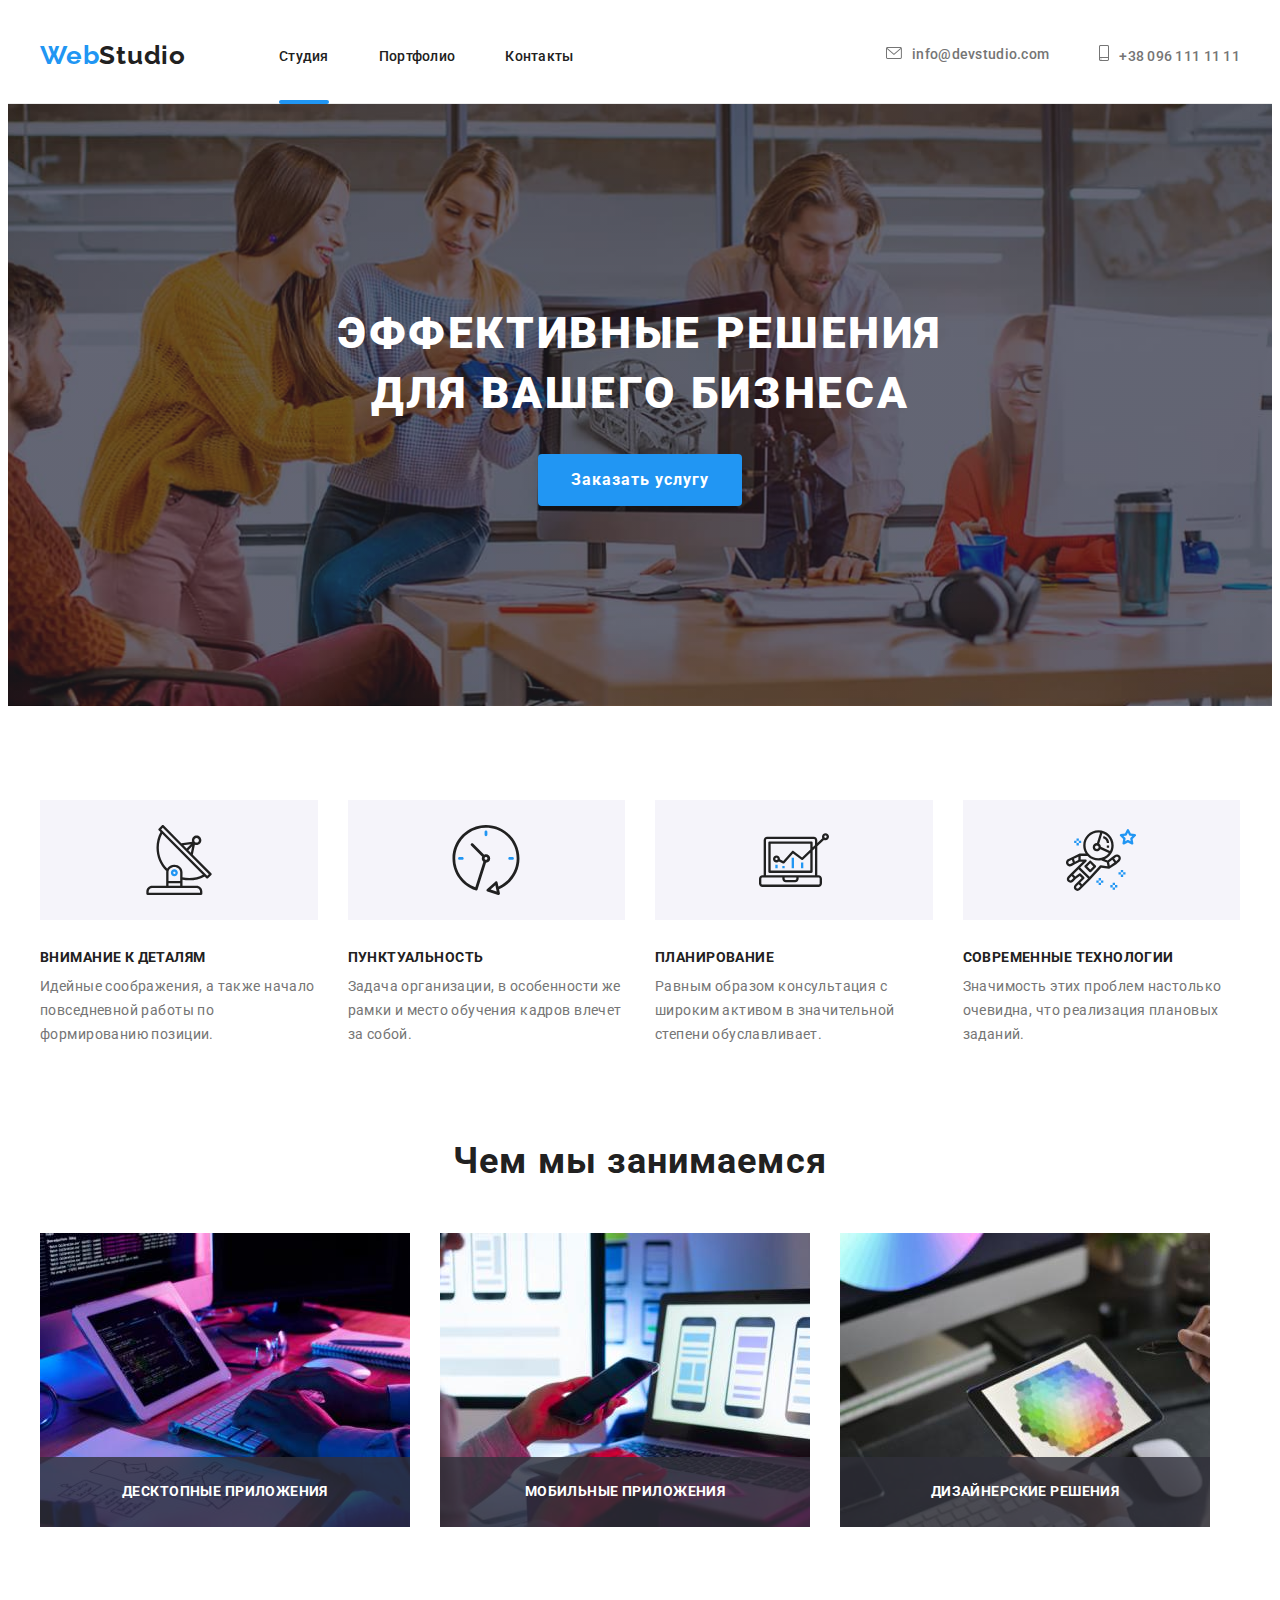
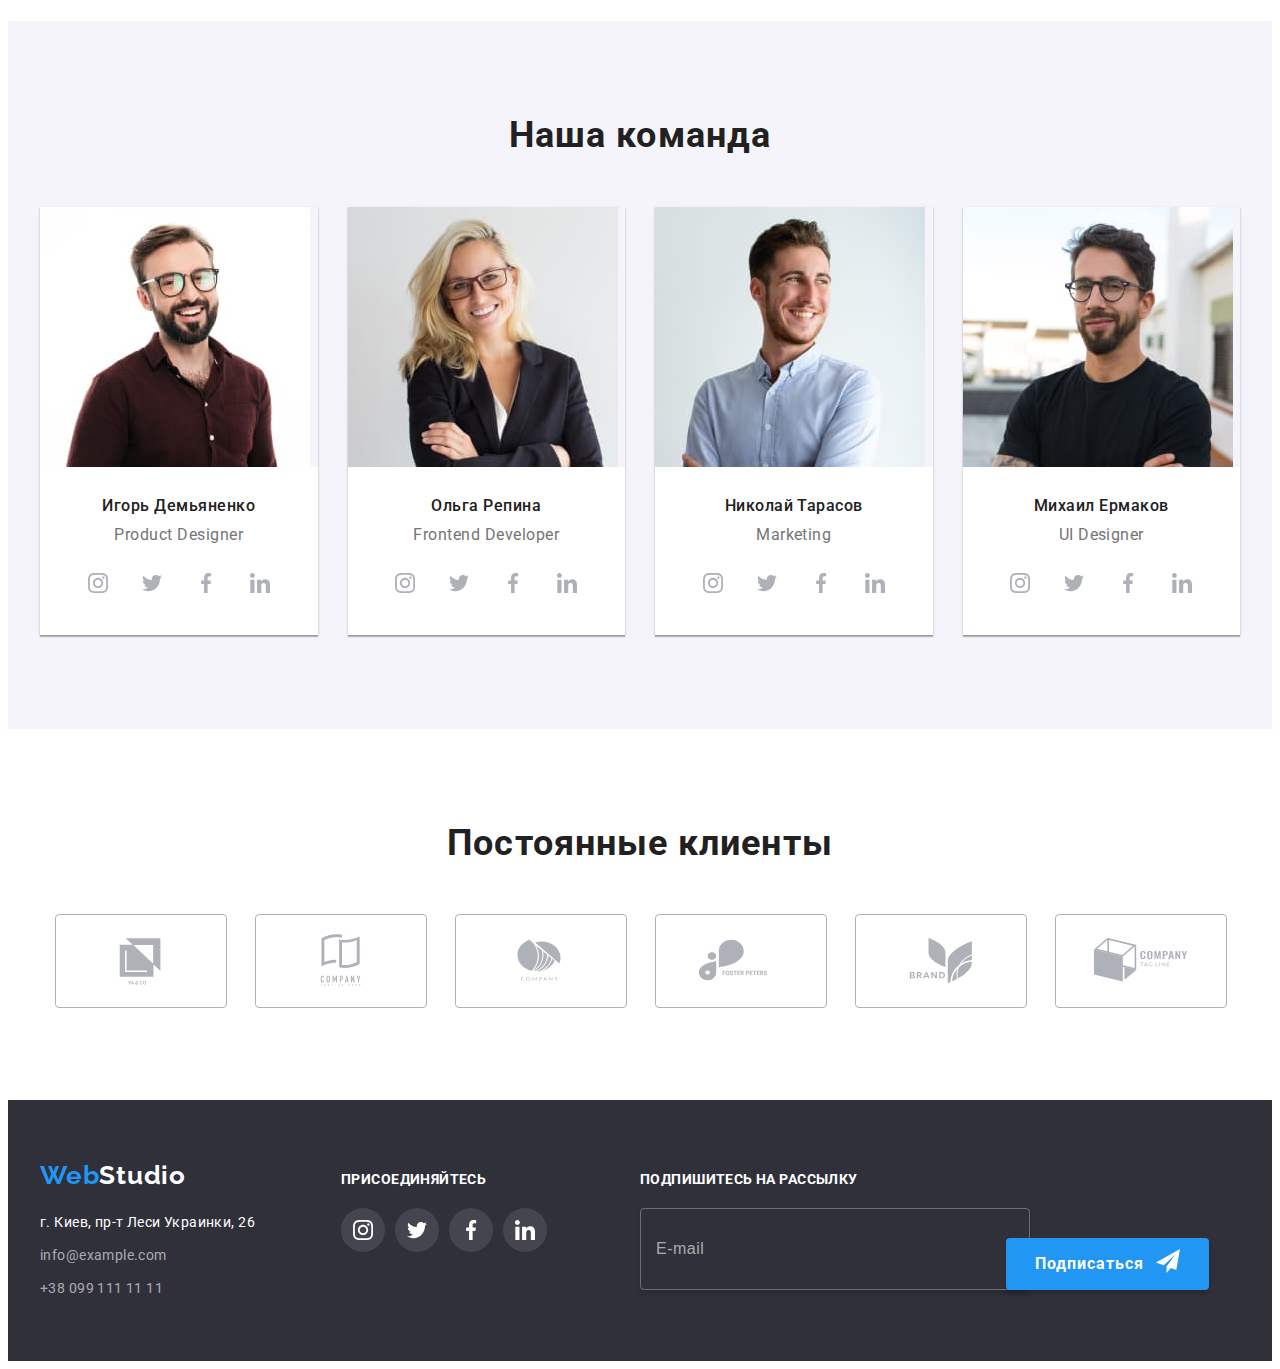
==== index.html @ 2e0dbcfa "Копирует файлы с ДЗ №7" ====
<!DOCTYPE html>
<html lang="ru">
<head>
    <meta charset="UTF-8">
    <meta http-equiv="X-UA-Compatible" content="IE=edge">
    <meta name="viewport" content="width=device-width, initial-scale=1.0">
    <title>Студия</title>
    <link rel="preconnect" href="https://fonts.googleapis.com">
    <link rel="preconnect" href="https://fonts.gstatic.com" crossorigin>
    <link href="https://fonts.googleapis.com/css2?family=Raleway:wght@700&family=Roboto:wght@400;500;700;900&display=swap"
        rel="stylesheet">
    <link rel="stylesheet" href="https://cdnjs.cloudflare.com/ajax/libs/modern-normalize/1.1.0/modern-normalize.min.css"
            integrity="sha512-wpPYUAdjBVSE4KJnH1VR1HeZfpl1ub8YT/NKx4PuQ5NmX2tKuGu6U/JRp5y+Y8XG2tV+wKQpNHVUX03MfMFn9Q=="
            crossorigin="anonymous" referrerpolicy="no-referrer" />
    <link rel="stylesheet" href="./css/main.min.css">
</head>

<body>

    <!-- Header -->

    <!-- Header-nav -->
    <header class="header">
        <div class="container header__container">
            <nav class="header-nav">
                <a class="logo logo--accent logo--indent link" href="/">Web<span class=" logo logo--dark">Studio</span></a>
                <ul class="header-nav__list">
                    <li class="header-nav__item"><a class="header-nav__lihk link current" href="./index.html">Студия</a></li>
                    <li class="header-nav__item"><a class="header-nav__lihk link" href="./portfolio.html">Портфолио</a></li>
                    <li class="header-nav__item"><a class="header-nav__lihk link" href="#">Контакты</a></li>
                </ul>
            </nav>

    <!-- Header-contacts -->
    <ul class="header-contacts">
        <li class="header-contacts__item">
            <a href="mailto:info@devstudio.com" class="header-contacts__link link"> 
                <svg class="header-contacts__icon" width="16" height="12">
                    <use href="./images/icons.svg#icon-email"></use>
                </svg>info@devstudio.com</a>
        </li>
        <li class="header-contacts__item">
        <a href="tel:+380961111111" class="header-contacts__link link">
            <svg class="header-contacts__icon" width="10" height="16">
                <use href="./images/icons.svg#icon-phone"></use>
            </svg>+38 096 111 11 11</a>
        </li>
    </ul>
</div>
</header>

    <!-- Main -->
    <main>

    <!-- Hero -->
    <section class="section hero">
        <div class="container hero__container">
            <h1 class="hero__title">Эффективные решения для вашего бизнеса</h1>
            <button class="hero__button" type="button" data-modal-open>Заказать услугу</button>
        </div>
    </section>
    
    <!-- Features -->
    
    <section class="section features">
        <div class="container features__container">
            <ul class="features__list">
                <li class="features__item">
                    <div class="features__wrapper">
                        <svg class="features__icon" width="70" height="70">
                            <use href="./images/icons.svg#icon-antenna "></use>
                        </svg>
                    </div>
                    <h3 class="features__title">Внимание к деталям</h3>
                    <p class="features__text">Идейные соображения, а также начало повседневной работы по формированию позиции.</p>
                </li>
                <li class="features__item">
                    <div class="features__wrapper">
                        <svg class="features__icon" width="70" height="70">
                    <use href="./images/icons.svg#icon-clock"></use>
                </svg>
                </div>
                <h3 class="features__title">Пунктуальность</h3>
                <p class="features__text">Задача организации, в особенности же рамки и место обучения кадров влечет за собой.</p>
            </li>
            <li class="features__item">
            <div class="features__wrapper">
                <svg class="features__icon" width="70" height="70">
                    <use href="./images/icons.svg#icon-diagram"></use>
                </svg>
                </div>
                <h3 class="features__title">Планирование</h3>
                <p class="features__text">Равным образом консультация с широким активом в значительной степени обуславливает.</p>
        </li>
        <li class="features__item">
            <div class="features__wrapper">
                <svg class="features__icon" width="70" height="70">
                    <use href="./images/icons.svg#icon-astronaut"></use>
                </svg>
                </div>
            <h3 class="features__title">Современные технологии</h3>
            <p class="features__text">Значимость этих проблем настолько очевидна, что реализация плановых заданий.</p>
        </li>
    </ul>
    </div>
    </section>

    <!-- About-->

    <section class="section about">
        <div class="container about__container">
    <h2 class="about__title">Чем мы занимаемся</h2>
        <ul class="about__list">
        <li class="about__item">
            <div class="about__wrapper">
            <img src="./images/about-img-1.jpg" 
                alt="человек печатает на клавиатуре"
                width="370" 
                height="294"/> 
                <p class="about__text" >Десктопные приложения</p>
                </div>
        </li>
        <li class="about__item">
            <div class="about__wrapper">
            <img src="./images/about-img-2.jpg" 
                alt="человек работает за ноутбуком"
                width="370" 
                height="294"/>
                <p class="about__text">Мобильные приложения</p>
                </div>
        </li>
        <li class="about__item">
            <div class="about__wrapper">
            <img src="./images/about-img-3.jpg"
                alt="человек держит в руках планшет"
                width="370" 
                height="294"/>
                <p class="about__text">Дизайнерские решения</p>
                </div>
        </li>
        </ul>
        </div>
    </section>

    <!-- Team -->

    <section class="section team">
        <div class="container team__container">
            <h2 class="team__title">Наша команда</h2>
            <ul class="team__list">
            <li class="team__item">
                <img src="./images/about-team-1.jpg" 
                    alt="мужчина в очках"
                    width="270" 
                    height="260"/>
                <div class="team__wrapper">
            <h3 class="team__member">Игорь Демьяненко</h3>
            <p class="team__position" lang="en">Product Designer</p>
            <ul class="socials">
                <li class="socials__item">
                    <a href="" class="socials__link link">
                        <svg class="socials__icon" width="20" height="20">
                            <use href="./images/icons.svg#icon-instagram"></use>
                        </svg>
                    </a>
                </li>
                <li class="socials__item">
                    <a href="" class="socials__link link">
                        <svg class="socials__icon" width="20" height="20">
                            <use href="./images/icons.svg#icon-twitter"></use>
                        </svg>
                    </a>
                </li>
                <li class="socials__item">
                    <a href="" class="socials__link link">
                        <svg class="socials__icon" width="20" height="20">
                            <use href="./images/icons.svg#icon-facebook"></use>
                        </svg>
                    </a>
                </li>
                <li class="socials__item">
                    <a href="" class="socials__link  link">
                        <svg class="socials__icon" width="20" height="20">
                <use href="./images/icons.svg#icon-linkedin"></use>
            </svg>
        </a>
    </li>
</ul>
</div>
        </li>
         <li class="team__item">
             <img src="./images/about-team-2.jpg"
                  alt="женщина в очках улыбается"
                  width="270" 
                  height="260"/>
                <div class="team__wrapper">
             <h3 class="team__member">Ольга Репина</h3>
             <p class="team__position" lang="en">Frontend Developer</p>

        <ul class="socials">
            <li class="socials__item">
                <a href="" class="socials__link link">
                    <svg class="socials__icon" width="20" height="20">
                        <use href="./images/icons.svg#icon-instagram"></use>
                    </svg>
                </a>
            </li>
            <li class="socials__item">
                <a href="" class="socials__link link">
                    <svg class="socials__icon" width="20" height="20">
                        <use href="./images/icons.svg#icon-twitter"></use>
                    </svg>
                </a>
            </li>
            <li class="socials__item">
                <a href="" class="socials__link link">
                    <svg class="socials__icon" width="20" height="20">
                        <use href="./images/icons.svg#icon-facebook"></use>
                    </svg>
                </a>
            </li>
            <li class="socials__item">
                <a href="" class="socials__link link">
                    <svg class="socials__icon" width="20" height="20">
                        <use href="./images/icons.svg#icon-linkedin"></use>
                    </svg>
                </a>
            </li>
        </ul>
          </div>
        </li>
         <li class="team__item">
             <img src="./images/about-team-3.jpg" 
                  alt="мужчина в белой рубашке улыбается"
                  width="270" 
                  height="260"/>
                <div class="team__wrapper">
             <h3 class="team__member">Николай Тарасов</h3>
             <p class="team__position" lang="en">Marketing</p>

        <ul class="socials">
            <li class="socials__item">
                <a href="" class="socials__link link">
                    <svg class="socials__icon" width="20" height="20">
                        <use href="./images/icons.svg#icon-instagram"></use>
                    </svg>
                </a>
            </li>
            <li class="socials__item">
                <a href="" class="socials__link link">
                    <svg class="socials__icon" width="20" height="20">
                        <use href="./images/icons.svg#icon-twitter"></use>
                    </svg>
                </a>
            </li>
            <li class="socials__item">
                <a href="" class="socials__link link">
                    <svg class="socials__icon" width="20" height="20">
                        <use href="./images/icons.svg#icon-facebook"></use>
                    </svg>
                </a>
            </li>
            <li class="socials__item">
                <a href="" class="socials__link link">
                    <svg class="socials__icon" width="20" height="20">
                        <use href="./images/icons.svg#icon-linkedin"></use>
                    </svg>
                </a>
            </li>
        </ul>
            </div>
        </li>
         <li class="team__item">
             <img src="./images/about-team-4.jpg" 
                  alt="мужчина в очках и черной футболке"
                  width="270" 
                  height="260"/>
                <div class="team__wrapper">
             <h3 class="team__member">Михаил Ермаков</h3>
             <p class="team__position" lang="en">UI Designer</p>

            <ul class="socials">
                <li class="socials__item">
                    <a href="" class="socials__link link">
                        <svg class="socials__icon" width="20" height="20">
                            <use href="./images/icons.svg#icon-instagram"></use>
                        </svg>
                    </a>
                </li>
                <li class="socials__item">
                    <a href="" class="socials__link link">
                        <svg class="socials__icon" width="20" height="20">
                            <use href="./images/icons.svg#icon-twitter"></use>
                        </svg>
                    </a>
                </li>
                <li class="socials__item">
                    <a href="" class="socials__link link">
                        <svg class="socials__icon" width="20" height="20">
                            <use href="./images/icons.svg#icon-facebook"></use>
                        </svg>
                    </a>
                </li>
                <li class="socials__item">
                    <a href="" class="socials__link link">
                        <svg class="socials__icon" width="20" height="20">
                            <use href="./images/icons.svg#icon-linkedin"></use>
                        </svg>
                    </a>
                </li>
            </ul>
            </div>
        </li>
     </ul>
    </div>
   </section>

   <!-- Clients -->

   <section class="section clients">
    <div class="container clients__container">
        <h2 class="clients__title">Постоянные клиенты</h2>
    <ul class="clients__list">
        <li class="clients__item">
            <a href="" class="clients__link">
                <svg class="clients__icon" width="106" height="60">
                    <use href="./images/icons.svg#icon-client-1"></use>
                </svg>
            </a>
        </li>
        <li class="clients__item">
            <a href="" class="clients__link">
                <svg class="clients__icon" width="106" height="60">
                    <use href="./images/icons.svg#icon-client-2"></use>
                </svg>
            </a>
        </li>
        <li class="clients__item">
            <a href="" class="clients__link">
                <svg class="clients__icon" width="106" height="60">
                    <use href="./images/icons.svg#icon-client-3"></use>
                </svg>
            </a>
        </li>
        <li class="clients__item">
            <a href="" class="clients__link">
                <svg class="clients__icon" width="106" height="60">
                    <use href="./images/icons.svg#icon-client-4"></use>
                </svg>
            </a>
        </li>
        <li class="clients__item">
            <a href="" class="clients__link">
                <svg class="clients__icon" width="106" height="60">
                    <use href="./images/icons.svg#icon-client-5"></use>
                </svg>
            </a>
        </li>
        <li class="clients__item">
            <a href="" class="clients__link">
                <svg class="clients__icon" width="106" height="60">
                    <use href="./images/icons.svg#icon-client-6"></use>
                </svg>
            </a>
        </li>
    </ul>

    </div>
</section>
</main>

<!-- Footer -->

<!-- Footer-contacts -->
<footer class="footer">
    <div class="container footer__container">
        <div class="footer-contacts">
    <a class="logo logo--accent link" href="/">Web<span class="logo--light">Studio</span></a>
    <address>
            <ul class="footer-contacts__list">
                <li class="footer-contacts__item"> 
                    <a class="footer-contacts__address link" href="https://goo.gl/maps/LHxUCXtkcn4WkLZF9" target="_blank" rel="noreferrer noopener">г. Киев, пр-т Леси Украинки, 26</a>
                </li>
                <li class="footer-contacts__item">
                    <a class="footer-contacts__link link" href="mailto:info@example.com">info@example.com</a>
                </li>
                <li class="footer-contacts__item">
                    <a class="footer-contacts__link link" href="tel:+380991111111">+38 099 111 11 11</a>
                </li>
            </ul>
    </address>
    </div>

    <!-- Footer-socials -->
    <div class="footer-socials">
        <h3 class="footer-socials__title">присоединяйтесь</h3>
        <ul class="socials">
    <li class="socials__item">
        <a href="" class="socials__link socials__link--dark link">
            <svg class="socials__icon socials__icon--light" width="20" height="20">
                <use href="./images/icons.svg#icon-instagram"></use>
            </svg>
        </a>
    </li>
    <li class="socials__item">
        <a href="" class="socials__link socials__link--dark link">
            <svg class="socials__icon socials__icon--light" width="20" height="20">
                <use href="./images/icons.svg#icon-twitter"></use>
            </svg>
        </a>
    </li>
    <li class="socials__item">
        <a href="" class="socials__link socials__link--dark link">
            <svg class="socials__icon socials__icon--light" width="20" height="20">
                <use href="./images/icons.svg#icon-facebook"></use>
            </svg>
        </a>
    </li>
    <li class="socials__item">
        <a href="" class="socials__link socials__link--dark link">
            <svg class="socials__icon socials__icon--light" width="20" height="20">
                <use href="./images/icons.svg#icon-linkedin"></use>
            </svg>
        </a>
    </li>
</ul>
</div>
    
    <!-- Footer-subscribe-->
    <div class="footer-subscribe">
        <form action="#" class="footer-subscribe__form">
            <div class="footer-subscribe__wrapper">
                <label class="footer-subscribe__title" for="email">Подпишитесь на рассылку</label>
                <input class="footer-subscribe__input" type="email" name="user-mail" id="email" placeholder="E-mail">
            </div>
                <button class="footer-subscribe__button" type="submit">Подписаться
                    <svg class="footer-subscribe__icon" width="24" height="24">
                        <use href="./images/icons.svg#icon-icon-send"></use>
                    </svg>
                </button>
            </form>
        </div>
    </div>
</footer>

<!-- Modal -->
<div class="backdrop is-hidden" data-modal>
    <div class="modal">
        <button type="button" class="modal-close" data-modal-close>
            <svg class="modal-close__icon" width="18" height="18" >
                <use href="./images/icons.svg#icon-close"></use>
            </svg>
        </button>

<!-- Modal-form -->
<form action="#" class="modal-form">
    <p class="modal-form__head">Оставьте свои данные, мы вам перезвоним</p>
    <label class="modal-form__field">Имя
        <span class="modal-form__wrapper">
            <input type="text" class="modal-form__input" name="user-name"/>
            <svg class="modal-form__icon" width="18" height="18">
                <use href="./images/icons.svg#icon-person-black"></use>
            </svg>
        </span>
    </label>
    <label class="modal-form__field">Телефон
        <span class="modal-form__wrapper">
            <input type="tel" class="modal-form__input" name="user-tel"/>
                <svg class="modal-form__icon" width="18" height="18">
                    <use href="./images/icons.svg#icon-phone-black"></use>
                        </svg>
        </span>
    </label>
    <label class="modal-form__field">Почта
        <span class="modal-form__wrapper">
            <input type="email" class="modal-form__input" name="user-mail"/>
                <svg class="modal-form__icon" width="18" height="18">
                    <use href="./images/icons.svg#icon-email-black"></use>
                </svg>
        </span>
    </label>
    <label class="modal-form__field">Комментарий
            <textarea class="modal-form__message" name="name-message" placeholder="Введите текст">
            </textarea>
    </label>
                
        <!-- Checkbox -->
                <input class="checkbox-input visually-hidden" type="checkbox" id="accept-policy" name="accept-policy">
                <label class="checkbox-label" for="accept-policy">Соглашаюсь с рассылкой и принимаю&nbsp;
                    <a class="modal-form__link link" href="#">Условия договора</a>
                </label>
                
                <button class="modal-form__button" type="submit">Отправить</button>
        </form>
    </div>
</div>

<!-- Script -->
<script src="./js/modal.js"></script>
</body>    
</html>
---- css/main.min.css ----
:root{--primary-title-color: #ffffff;--second-title-color: #212121;--primary-text-color: #757575;--second-text-color: #ffffff99;--accent-color: #2196f3;--second-background-color: #f5f4fa;--third-background-color: #2f303a}.visually-hidden{position:absolute;width:1px;height:1px;margin:-1px;padding:0;overflow:hidden;border:0;clip:rect(0 0 0 0)}.about__title,.team__title,.clients__title{margin-bottom:50px;font-weight:bold;font-size:36px;line-height:1.16;text-align:center;letter-spacing:0.03em;color:var(--second-title-color)}.footer-socials__title,.footer-subscribe__title{margin-bottom:20px;font-weight:bold;font-size:14px;line-height:1.14;letter-spacing:0.03em;text-transform:uppercase;color:var(--primary-title-color)}p,h1,h2,h3,h4,h5,h6{margin:0}ul{margin:0;padding:0;list-style:none}button{cursor:pointer}img{display:block}.link{text-decoration:none}body{font-family:'Roboto', sans-serif;color:var(--primary-text-color)}.container{width:1200px;padding-left:15px;padding-right:15px;margin:0 auto}.section{padding-top:94px;padding-bottom:94px}.logo{font-family:Raleway, sans-serif;font-weight:bold;font-size:26px;line-height:1.19;letter-spacing:0.03em}.logo--accent{color:var(--accent-color)}.logo--dark{color:var(--second-title-color)}.button,.modal-form__button,.hero__button,.footer-subscribe__button{display:block;margin:0 auto;min-width:200px;text-align:center;border:1px solid transparent;border-radius:4px;-webkit-box-shadow:0px 4px 4px 0px rgba(0,0,0,0.15);box-shadow:0px 4px 4px 0px rgba(0,0,0,0.15);font-family:inherit;font-weight:bold;font-size:16px;line-height:1.87;letter-spacing:0.06em;color:var(--primary-title-color);background-color:var(--accent-color)}.socials{display:-webkit-box;display:-ms-flexbox;display:flex;-webkit-box-pack:center;-ms-flex-pack:center;justify-content:center}.socials__item{width:44px;height:44px}.socials__item:not(:last-child){margin-right:10px}.socials__link{display:-webkit-box;display:-ms-flexbox;display:flex;-webkit-box-align:center;-ms-flex-align:center;align-items:center;-webkit-box-pack:center;-ms-flex-pack:center;justify-content:center;width:100%;height:100%;border-radius:50%;-webkit-transition:background-color 250ms cubic-bezier(0.4, 0, 0.2, 1);transition:background-color 250ms cubic-bezier(0.4, 0, 0.2, 1)}.socials__link:hover,.socials__link:focus{background-color:var(--accent-color)}.socials__icon{fill:#afb1b8;-webkit-transition:fill 250ms cubic-bezier(0.4, 0, 0.2, 1);transition:fill 250ms cubic-bezier(0.4, 0, 0.2, 1)}.socials__link:hover .socials__icon,.socials__link:focus .socials__icon{fill:#ffffff}.backdrop{width:100vw;height:100vh;background-color:rgba(0,0,0,0.2);position:fixed;top:0;opacity:1;-webkit-transition:opacity 250ms cubic-bezier(0.4, 0, 0.2, 1),visibility 250ms cubic-bezier(0.4, 0, 0.2, 1);transition:opacity 250ms cubic-bezier(0.4, 0, 0.2, 1),visibility 250ms cubic-bezier(0.4, 0, 0.2, 1)}.backdrop.is-hidden{visibility:hidden;opacity:0;pointer-events:none}.modal{position:absolute;top:50%;left:50%;padding:40px;width:528px;min-height:581px;background-color:#fff;border-radius:4px;-webkit-box-shadow:0px 2px 1px 0px rgba(0,0,0,0.2),0px 1px 1px 0px rgba(0,0,0,0.14),0px 1px 3px 0px rgba(0,0,0,0.12);box-shadow:0px 2px 1px 0px rgba(0,0,0,0.2),0px 1px 1px 0px rgba(0,0,0,0.14),0px 1px 3px 0px rgba(0,0,0,0.12);-webkit-transform:translate(-50%, -50%) scale(1);transform:translate(-50%, -50%) scale(1);opacity:1;-webkit-transition:opacity 250ms cubic-bezier(0.4, 0, 0.2, 1),-webkit-transform 250ms cubic-bezier(0.4, 0, 0.2, 1);transition:opacity 250ms cubic-bezier(0.4, 0, 0.2, 1),-webkit-transform 250ms cubic-bezier(0.4, 0, 0.2, 1);transition:transform 250ms cubic-bezier(0.4, 0, 0.2, 1),opacity 250ms cubic-bezier(0.4, 0, 0.2, 1);transition:transform 250ms cubic-bezier(0.4, 0, 0.2, 1),opacity 250ms cubic-bezier(0.4, 0, 0.2, 1),-webkit-transform 250ms cubic-bezier(0.4, 0, 0.2, 1)}.backdrop.is-hidden .modal{-webkit-transform:translate(-50%, -50%) scale(0.7);transform:translate(-50%, -50%) scale(0.7);opacity:0}.modal-close{border:1px solid rgba(0,0,0,0.1);background-color:transparent;width:30px;height:30px;border-radius:50%;position:absolute;top:8px;right:8px;display:-webkit-box;display:-ms-flexbox;display:flex;-webkit-box-align:center;-ms-flex-align:center;align-items:center;-webkit-box-pack:center;-ms-flex-pack:center;justify-content:center;color:#000000;-webkit-transition:color 250ms cubic-bezier(0.4, 0, 0.2, 1);transition:color 250ms cubic-bezier(0.4, 0, 0.2, 1)}.modal-close:hover,.modal-close:focus{color:var(--accent-color)}.modal-close__icon{fill:currentColor}.modal-form{display:-webkit-box;display:-ms-flexbox;display:flex;-webkit-box-orient:vertical;-webkit-box-direction:normal;-ms-flex-direction:column;flex-direction:column}.modal-form__head{margin-bottom:12px;font-weight:bold;font-size:20px;line-height:1.15;letter-spacing:0.03em;text-align:center;vertical-align:top;color:var(--second-title-color)}.modal-form__field{font-size:12px;line-height:0.85;letter-spacing:0.01em;text-align:left;vertical-align:top;color:var(--primary-text-color)}.modal-form__wrapper{position:relative}.modal-form__icon{position:absolute;top:50%;left:12px;-webkit-transform:translateY(-50%);transform:translateY(-50%)}.modal-form__input:hover+.modal-form__icon,.modal-form__input:focus+.modal-form__icon{fill:var(--accent-color);-webkit-transition:fill 250ms cubic-bezier(0.4, 0, 0.2, 1);transition:fill 250ms cubic-bezier(0.4, 0, 0.2, 1)}.modal-form__input{margin-top:4px;margin-bottom:10px;padding:12px 42px;width:100%;height:40px;border:1px solid rgba(33,33,33,0.2);border-radius:4px}.modal-form__input:hover,.modal-form__input:focus{outline:none;border-color:var(--accent-color);-webkit-transition:border-color 250ms cubic-bezier(0.4, 0, 0.2, 1);transition:border-color 250ms cubic-bezier(0.4, 0, 0.2, 1)}.modal-form__message{margin-top:4px;margin-bottom:20px;padding:12px 16px;width:100%;height:120px;border:1px solid rgba(33,33,33,0.2);border-radius:4px;resize:none}.modal-form__message:hover,.modal-form__message:focus{outline:none;border-color:var(--accent-color);-webkit-transition:border-color 250ms cubic-bezier(0.4, 0, 0.2, 1);transition:border-color 250ms cubic-bezier(0.4, 0, 0.2, 1)}.modal-form__message::-webkit-input-placeholder{font-size:14px;line-height:1.15;letter-spacing:0.01em;text-align:left;vertical-align:top;color:rgba(117,117,117,0.5)}.modal-form__message:-ms-input-placeholder{font-size:14px;line-height:1.15;letter-spacing:0.01em;text-align:left;vertical-align:top;color:rgba(117,117,117,0.5)}.modal-form__message::-ms-input-placeholder{font-size:14px;line-height:1.15;letter-spacing:0.01em;text-align:left;vertical-align:top;color:rgba(117,117,117,0.5)}.modal-form__message::placeholder{font-size:14px;line-height:1.15;letter-spacing:0.01em;text-align:left;vertical-align:top;color:rgba(117,117,117,0.5)}.checkbox-label{display:-webkit-box;display:-ms-flexbox;display:flex;-webkit-box-pack:center;-ms-flex-pack:center;justify-content:center;-webkit-box-align:center;-ms-flex-align:center;align-items:center;margin-bottom:30px;font-size:14px;line-height:1.46;letter-spacing:0.03em;text-align:left;vertical-align:top;color:var(--primary-text-color)}.checkbox-label::before{display:block;content:' ';width:16px;height:15px;margin-right:7px;border:2px solid #212121;border-radius:4px;cursor:pointer}.checkbox-input:checked+.checkbox-label::before,.checkbox-input:focus+.checkbox-label::before{background-image:url(../images/icon-check.svg);background-size:contain;background-repeat:no-repeat;background-origin:border-box;border-color:transparent}.modal-form__link{color:var(--accent-color)}.modal-form__button{padding:10px 55px}.header{padding-top:32px;padding-bottom:32px;border-bottom:1px solid #ececec}.header__container{display:-webkit-box;display:-ms-flexbox;display:flex;-webkit-box-align:center;-ms-flex-align:center;align-items:center;-webkit-box-pack:justify;-ms-flex-pack:justify;justify-content:space-between}.header-nav{display:-webkit-box;display:-ms-flexbox;display:flex;-webkit-box-align:center;-ms-flex-align:center;align-items:center}.logo--indent{margin-right:93px}.header-nav__list{display:-webkit-box;display:-ms-flexbox;display:flex}.header-nav__item:not(:last-child){margin-right:50px}.header-nav__lihk{font-weight:500;font-size:14px;line-height:1.14;letter-spacing:0.02em;color:#212121;-webkit-transition:color 250ms cubic-bezier(0.4, 0, 0.2, 1);transition:color 250ms cubic-bezier(0.4, 0, 0.2, 1);position:relative}.header-nav__lihk:hover,.header-nav__lihk:focus{color:var(--accent-color)}.header-nav__lihk.current::after{content:' ';width:100%;position:absolute;display:block;height:4px;border-radius:2px;bottom:-40px;background-color:var(--accent-color)}.header-contacts{display:-webkit-box;display:-ms-flexbox;display:flex;-webkit-box-align:center;-ms-flex-align:center;align-items:center}.header-contacts__item{display:-webkit-box;display:-ms-flexbox;display:flex;-webkit-box-align:baseline;-ms-flex-align:baseline;align-items:baseline}.header-contacts__item:not(:last-child){margin-right:50px}.header-contacts__link{display:block;font-weight:500;font-size:14px;line-height:1.14;letter-spacing:0.02em;color:var(--primary-text-color);-webkit-transition:color 250ms cubic-bezier(0.4, 0, 0.2, 1);transition:color 250ms cubic-bezier(0.4, 0, 0.2, 1)}.header-contacts__link:hover,.header-contacts__link:focus{color:var(--accent-color)}.header-contacts__icon{margin-right:10px;fill:currentColor;-webkit-transition:fill 250ms cubic-bezier(0.4, 0, 0.2, 1);transition:fill 250ms cubic-bezier(0.4, 0, 0.2, 1)}.header-contacts__link:hover .header-contacts__icon,.header-contacts__link:focus .header-contacts__icon{fill:var(--accent-color)}.hero{padding-top:200px;padding-bottom:200px;background-image:-webkit-gradient(linear, left top, left bottom, from(rgba(47,48,58,0.4)), to(rgba(47,48,58,0.4))),url(../images/hero-img.jpg);background-image:linear-gradient(rgba(47,48,58,0.4), rgba(47,48,58,0.4)),url(../images/hero-img.jpg);background-repeat:no-repeat;background-size:cover;background-position:center;max-width:1600px;margin:0 auto}.hero__title{max-width:696px;margin:0 auto 30px;font-weight:900;font-size:44px;line-height:1.36;text-align:center;letter-spacing:0.06em;text-transform:uppercase;color:var(--primary-title-color)}.hero__button{padding:10px 32px}.features__list{display:-webkit-box;display:-ms-flexbox;display:flex;-ms-flex-wrap:wrap;flex-wrap:wrap;margin-left:-30px;margin-bottom:-30px}.features__item{-ms-flex-preferred-size:calc((100% - 4 * 30px) / 4);flex-basis:calc((100% - 4 * 30px) / 4);margin-left:30px;margin-bottom:30px}.features__wrapper{display:-webkit-box;display:-ms-flexbox;display:flex;-webkit-box-align:center;-ms-flex-align:center;align-items:center;-webkit-box-pack:center;-ms-flex-pack:center;justify-content:center;height:120px;margin-bottom:30px;background-color:#f5f4fa}.features__title{margin-bottom:10px;font-weight:bold;font-size:14px;line-height:1.14;letter-spacing:0.03em;text-transform:uppercase;color:var(--second-title-color)}.features__text{font-size:14px;line-height:1.71;letter-spacing:0.03em}.about{padding-top:0}.about__list{display:-webkit-box;display:-ms-flexbox;display:flex}.about__item:not(:last-child){margin-right:30px}.about__wrapper{position:relative}.about__text{position:absolute;bottom:0;font-weight:bold;font-size:14px;line-height:1.14;letter-spacing:0.03em;text-transform:uppercase;color:var(--primary-title-color);background-color:rgba(47,48,58,0.8);height:70px;width:100%;display:-webkit-box;display:-ms-flexbox;display:flex;-webkit-box-align:center;-ms-flex-align:center;align-items:center;-webkit-box-pack:center;-ms-flex-pack:center;justify-content:center}.team{background-color:var(--second-background-color)}.team__list{display:-webkit-box;display:-ms-flexbox;display:flex;-ms-flex-wrap:wrap;flex-wrap:wrap;margin-left:-30px;margin-bottom:-30px}.team__item{-ms-flex-preferred-size:calc((100% - 4 * 30px) / 4);flex-basis:calc((100% - 4 * 30px) / 4);margin-left:30px;margin-bottom:30px;-webkit-box-shadow:0px 2px 1px 0px rgba(0,0,0,0.2),0px 1px 1px 0px rgba(0,0,0,0.14),0px 1px 3px 0px rgba(0,0,0,0.12);box-shadow:0px 2px 1px 0px rgba(0,0,0,0.2),0px 1px 1px 0px rgba(0,0,0,0.14),0px 1px 3px 0px rgba(0,0,0,0.12)}.team__wrapper{padding-top:30px;padding-bottom:30px;background-color:#ffffff}.team__member{margin-bottom:10px;font-weight:500;font-size:16px;line-height:1.18;text-align:center;letter-spacing:0.03em;color:var(--second-title-color)}.team__position{margin-bottom:16px;font-size:16px;line-height:1.18;text-align:center;letter-spacing:0.03em}.title{margin-bottom:50px;font-weight:bold;font-size:36px;line-height:1.16;text-align:center;letter-spacing:0.03em;color:var(--second-title-color)}.clients__list{display:-webkit-box;display:-ms-flexbox;display:flex;-webkit-box-pack:center;-ms-flex-pack:center;justify-content:center}.clients__item{width:170px;height:92px}.clients__item:not(:last-child){margin-right:30px}.clients__link{width:100%;height:100%;border:1px solid #afb1b8;border-radius:4px;display:-webkit-box;display:-ms-flexbox;display:flex;-webkit-box-align:center;-ms-flex-align:center;align-items:center;-webkit-box-pack:center;-ms-flex-pack:center;justify-content:center;-webkit-transition:border 250ms cubic-bezier(0.4, 0, 0.2, 1);transition:border 250ms cubic-bezier(0.4, 0, 0.2, 1)}.clients__link:hover,.clients__link:focus{border:1px solid #2196f3}.clients__icon{fill:#afb1b8;-webkit-transition:fill 250ms cubic-bezier(0.4, 0, 0.2, 1);transition:fill 250ms cubic-bezier(0.4, 0, 0.2, 1)}.clients__link:hover .clients__icon,.clients__link:focus .clients__icon{fill:var(--accent-color)}.footer{padding-top:60px;padding-bottom:60px;background:var(--third-background-color)}.footer__container{display:-webkit-box;display:-ms-flexbox;display:flex;-webkit-box-align:baseline;-ms-flex-align:baseline;align-items:baseline}.footer-contacts{width:231px;margin-right:70px}.logo--light{color:var(--primary-title-color)}.footer-contacts__list{margin-top:20px}.footer-contacts__item:not(:last-child){margin-bottom:9px}.footer-contacts__address{font-style:normal;font-size:14px;line-height:1.71;letter-spacing:0.03em;color:var(--primary-title-color)}.footer-contacts__link{font-style:normal;font-size:14px;line-height:1.71;letter-spacing:0.03em;color:var(--second-text-color);-webkit-transition:color 250ms cubic-bezier(0.4, 0, 0.2, 1);transition:color 250ms cubic-bezier(0.4, 0, 0.2, 1)}.footer-contacts__link:hover,.footer-contacts__link:focus{color:var(--accent-color)}.footer-socials{width:206px;height:80px;margin-right:93px}.socials__link--dark{background-color:rgba(255,255,255,0.1)}.socials__icon--light{fill:#ffffff}.footer-subscribe{display:-webkit-box;display:-ms-flexbox;display:flex;width:570px}.footer-subscribe__form{display:-webkit-box;display:-ms-flexbox;display:flex;-webkit-box-align:end;-ms-flex-align:end;align-items:flex-end}.footer-subscribe__wrapper{display:-webkit-box;display:-ms-flexbox;display:flex;-webkit-box-orient:vertical;-webkit-box-direction:normal;-ms-flex-direction:column;flex-direction:column;width:358px;margin-right:8px}.footer-subscribe__input{width:358px;height:50px;padding:15px;border-radius:4px;outline:none;border:1px solid #ffffff4d;-webkit-box-shadow:0px 4px 4px 0px #00000026;box-shadow:0px 4px 4px 0px #00000026;background-color:inherit}.footer-subscribe__input::-webkit-input-placeholder{font-family:inherit;font-size:16px;line-height:1.25;text-align:left;vertical-align:center;letter-spacing:0.03em;color:#ffffff99}.footer-subscribe__input:-ms-input-placeholder{font-family:inherit;font-size:16px;line-height:1.25;text-align:left;vertical-align:center;letter-spacing:0.03em;color:#ffffff99}.footer-subscribe__input::-ms-input-placeholder{font-family:inherit;font-size:16px;line-height:1.25;text-align:left;vertical-align:center;letter-spacing:0.03em;color:#ffffff99}.footer-subscribe__input::placeholder{font-family:inherit;font-size:16px;line-height:1.25;text-align:left;vertical-align:center;letter-spacing:0.03em;color:#ffffff99}.footer-subscribe__input:not(:placeholder-shown){color:var(--primary-title-color)}.footer-subscribe__button{display:-webkit-box;display:-ms-flexbox;display:flex;padding:10px 28px}.footer-subscribe__icon{margin-left:12px}.portfolio-filter{display:-webkit-box;display:-ms-flexbox;display:flex;-webkit-box-pack:center;-ms-flex-pack:center;justify-content:center;padding-bottom:16px;margin-bottom:34px}.portfolio-filter__item:not(:last-child){margin-right:8px}.portfolio-filter__button{border-radius:4px;padding:6px 22px;min-width:73px;text-align:center;border:1px solid transparent;font-family:inherit;font-weight:500;font-size:16px;line-height:1.62;letter-spacing:0.03em;color:var(--second-title-color);-webkit-transition:color 250ms cubic-bezier(0.4, 0, 0.2, 1),background-color 250ms cubic-bezier(0.4, 0, 0.2, 1),-webkit-box-shadow 250ms cubic-bezier(0.4, 0, 0.2, 1);transition:color 250ms cubic-bezier(0.4, 0, 0.2, 1),background-color 250ms cubic-bezier(0.4, 0, 0.2, 1),-webkit-box-shadow 250ms cubic-bezier(0.4, 0, 0.2, 1);transition:color 250ms cubic-bezier(0.4, 0, 0.2, 1),background-color 250ms cubic-bezier(0.4, 0, 0.2, 1),box-shadow 250ms cubic-bezier(0.4, 0, 0.2, 1);transition:color 250ms cubic-bezier(0.4, 0, 0.2, 1),background-color 250ms cubic-bezier(0.4, 0, 0.2, 1),box-shadow 250ms cubic-bezier(0.4, 0, 0.2, 1),-webkit-box-shadow 250ms cubic-bezier(0.4, 0, 0.2, 1)}.portfolio-filter__button:hover,.portfolio-filter__button:focus{color:var(--primary-title-color);background-color:var(--accent-color);-webkit-box-shadow:0px 2px 2px 0px rgba(0,0,0,0.12),0px 1px 2px 0px rgba(0,0,0,0.08),0px 3px 1px 0px rgba(0,0,0,0.1);box-shadow:0px 2px 2px 0px rgba(0,0,0,0.12),0px 1px 2px 0px rgba(0,0,0,0.08),0px 3px 1px 0px rgba(0,0,0,0.1)}.portfolio__list{display:-webkit-box;display:-ms-flexbox;display:flex;-ms-flex-wrap:wrap;flex-wrap:wrap;margin-left:-30px;margin-bottom:-30px}.portfolio__item{-ms-flex-preferred-size:calc((100% - 3 * 30px) / 3);flex-basis:calc((100% - 3 * 30px) / 3);margin-left:30px;margin-bottom:30px;-webkit-transition:-webkit-box-shadow 250ms cubic-bezier(0.4, 0, 0.2, 1);transition:-webkit-box-shadow 250ms cubic-bezier(0.4, 0, 0.2, 1);transition:box-shadow 250ms cubic-bezier(0.4, 0, 0.2, 1);transition:box-shadow 250ms cubic-bezier(0.4, 0, 0.2, 1), -webkit-box-shadow 250ms cubic-bezier(0.4, 0, 0.2, 1)}.portfolio__item:hover,.portfolio__item:focus{-webkit-box-shadow:1px 4px 6px 0px rgba(0,0,0,0.16),0px 4px 4px 0px rgba(0,0,0,0.06),0px 1px 1px 0px rgba(0,0,0,0.12);box-shadow:1px 4px 6px 0px rgba(0,0,0,0.16),0px 4px 4px 0px rgba(0,0,0,0.06),0px 1px 1px 0px rgba(0,0,0,0.12)}.portfolio__wrapper{position:relative;overflow:hidden}.portfolio__description{position:absolute;top:100%;padding:63px 24px;height:100%;-webkit-transform:translateY(0);transform:translateY(0);-webkit-transition:-webkit-transform 250ms cubic-bezier(0.4, 0, 0.2, 1);transition:-webkit-transform 250ms cubic-bezier(0.4, 0, 0.2, 1);transition:transform 250ms cubic-bezier(0.4, 0, 0.2, 1);transition:transform 250ms cubic-bezier(0.4, 0, 0.2, 1), -webkit-transform 250ms cubic-bezier(0.4, 0, 0.2, 1);font-size:18px;line-height:1.33;letter-spacing:0.03em;color:var(--primary-title-color);background-color:rgba(33,150,243,0.9)}.portfolio__item:hover .portfolio__description{-webkit-transform:translateY(-100%);transform:translateY(-100%)}.portfolio__box{padding:20px 24px;border-bottom:1px solid #eee;border-left:1px solid #eee;border-right:1px solid #eee}.portfolio__title{font-weight:bold;font-size:18px;line-height:2;letter-spacing:0.06em;color:var(--second-title-color)}.portfolio__text{font-size:16px;line-height:1.87;letter-spacing:0.03em}
/*# sourceMappingURL=main.min.css.map */
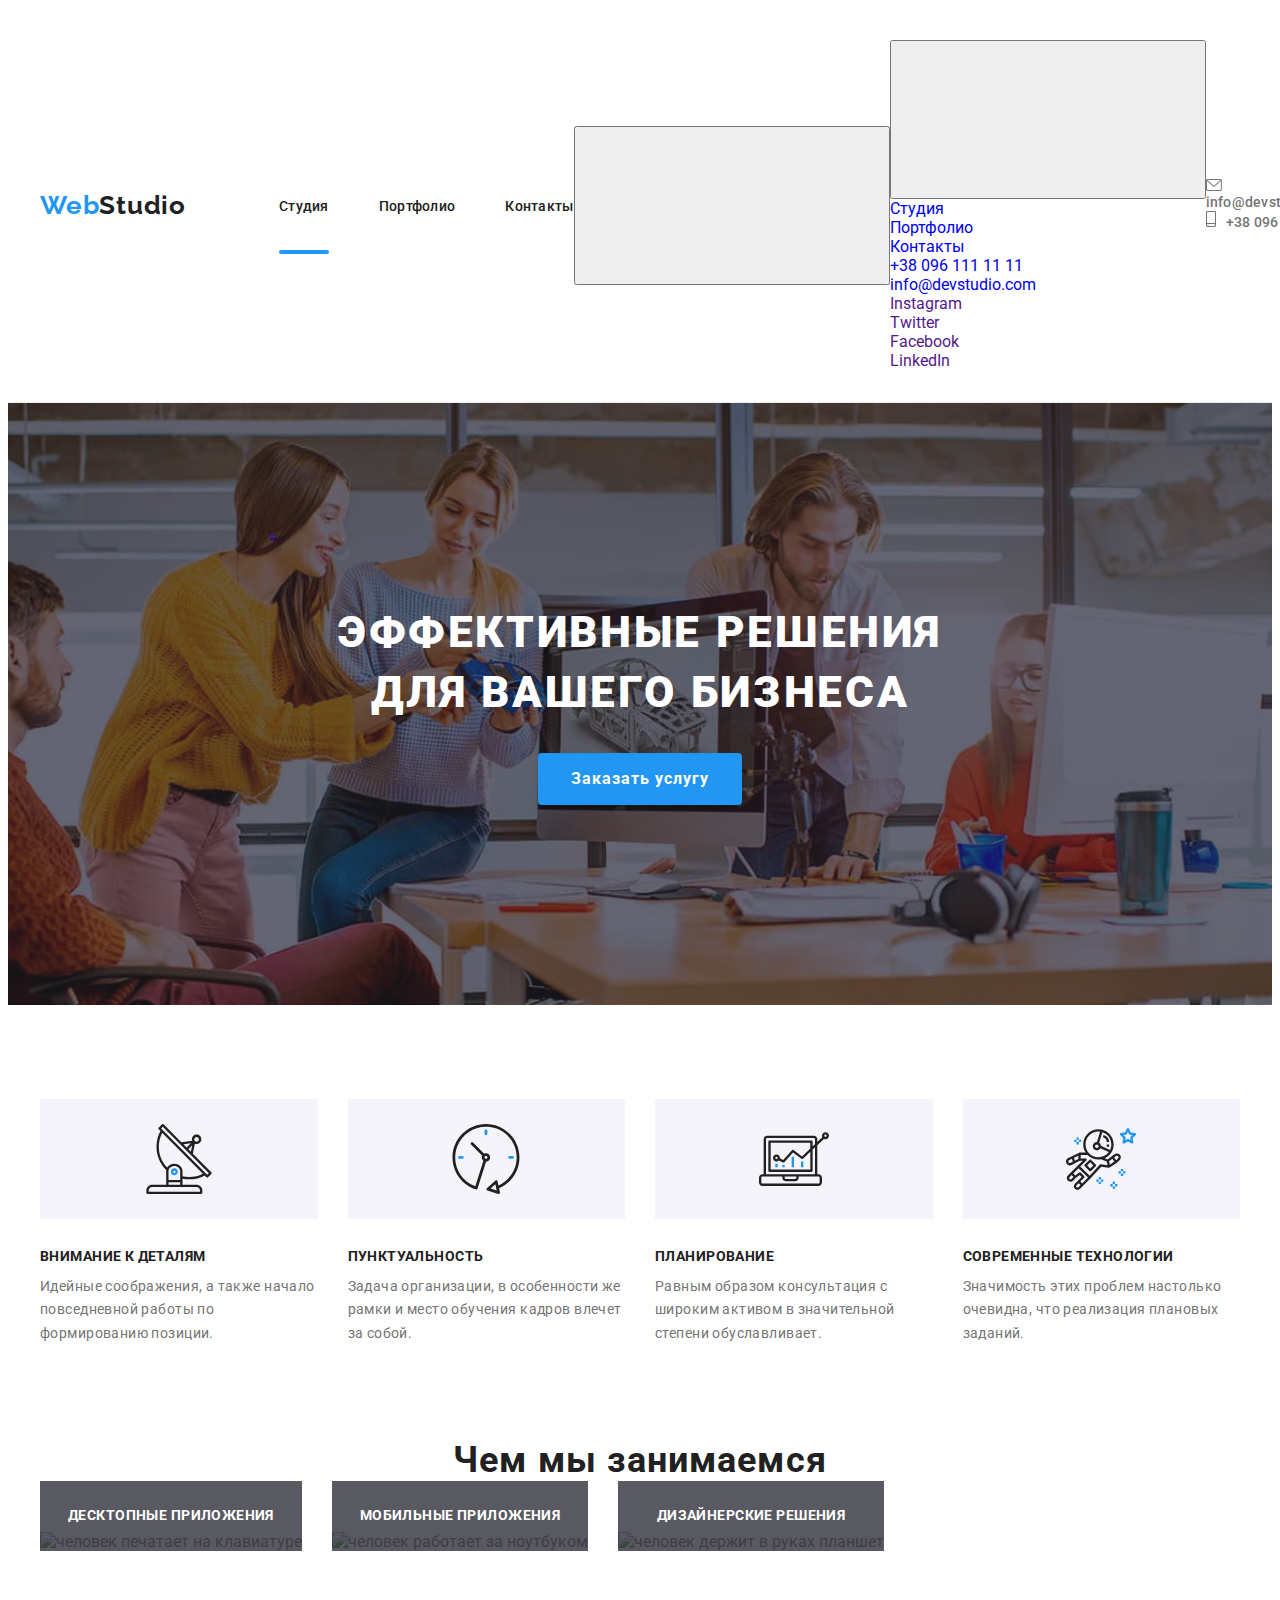
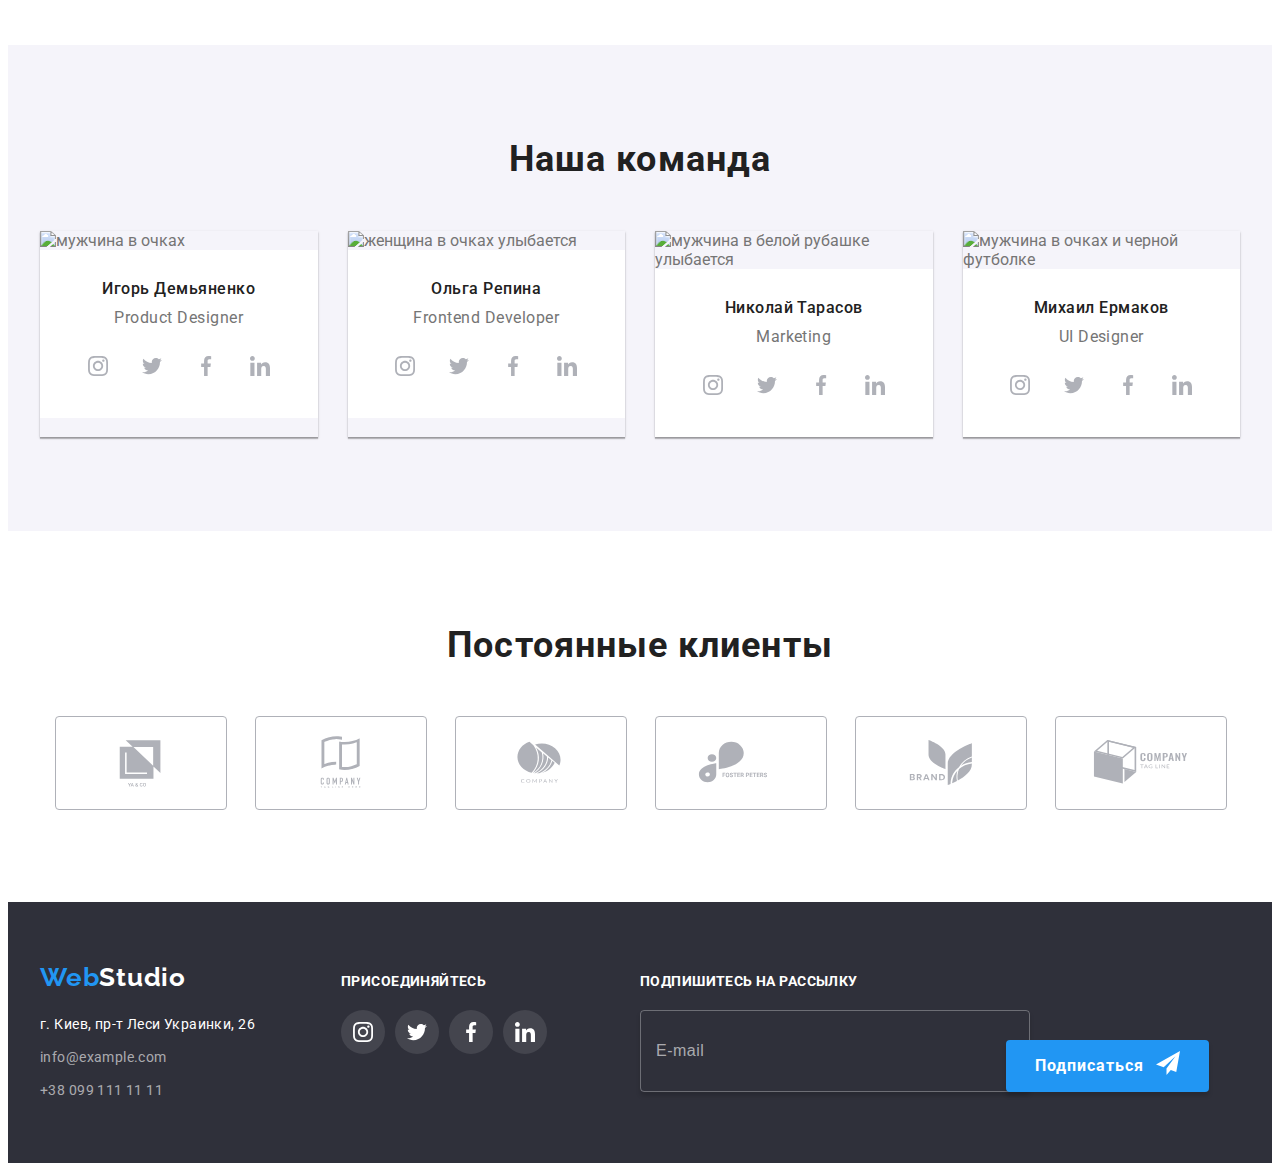
==== commit 14bb418b: "fix textarea" ====
--- a/index.html
+++ b/index.html
@@ -17,24 +17,93 @@
 
 <body>
 
-    <!-- Header -->
-
-    <!-- Header-nav -->
-    <header class="header">
-        <div class="container header__container">
-            <nav class="header-nav">
-                <a class="logo logo--accent logo--indent link" href="/">Web<span class=" logo logo--dark">Studio</span></a>
-                <ul class="header-nav__list">
-                    <li class="header-nav__item"><a class="header-nav__lihk link current" href="./index.html">Студия</a></li>
-                    <li class="header-nav__item"><a class="header-nav__lihk link" href="./portfolio.html">Портфолио</a></li>
-                    <li class="header-nav__item"><a class="header-nav__lihk link" href="#">Контакты</a></li>
-                </ul>
-            </nav>
-
-    <!-- Header-contacts -->
-    <ul class="header-contacts">
+<!-- Header -->
+<header class="header">
+    <div class="container header__container">
+
+    <!-- Site navigation -->
+    <nav class="header-nav">
+
+    <!-- Logo -->
+    <a class="logo logo--accent logo--indent link" href="/" lang="en">Web<span class="logo logo--dark">Studio</span></a>
+
+    <!-- Main navigation -->
+    <ul class="header-nav__list">
+        <li class="header-nav__item">
+            <a class="header-nav__lihk link current" href="./index.html">Студия</a></li>
+        <li class="header-nav__item">
+            <a class="header-nav__lihk link" href="./portfolio.html">Портфолио</a></li>
+        <li class="header-nav__item">
+            <a class="header-nav__lihk link" href="#">Контакты</a></li>
+    </ul>
+    </nav>
+
+    <!-- Mobile menu open button -->
+    <button type="button" class="header__menu-button" data-menu-open>
+        <svg class="header__menu-icon">
+            <use href="./images/icons.svg#icon-burger"></use>
+            </svg>
+    </button>
+
+    <!-- Mobile menu -->
+    <div class="mobile-menu" data-menu>
+        <button type="button" class="mobile-menu__close" data-menu-close>
+            <svg class="mobile-menu__close-icon">
+                    <use href="./images/icons.svg#icon-burger-close">
+                    </use>
+                </svg>
+            </button>
+
+    <!-- Mobile menu navigation     -->
+    <div class="mobile-menu__container">
+        <div class="mobile-menu__navigation">
+            <ul class="mobile-menu__list">
+                <li class="mobile-menu__item">
+                    <a class="mobile-menu__link link" href="./index.html">Студия</a>
+                </li>
+                <li class="mobile-menu__item">
+                    <a class="mobile-menu__link link" href="./portfolio.html">Портфолио</a>
+                </li>
+                <li class="mobile-menu__item">
+                    <a class="mobile-menu__link link"  href="#">Контакты</a>
+                </li>
+            </ul>
+        </div>
+
+    <!-- Mobile menu contacts    -->
+    <div class="mobile-menu__box">
+        <ul class="mobile-menu__contacts-list">
+            <li class="mobile-menu__contacts-item">
+                <a href="tel:+380961111111" class="mobile-menu__contacts-link  mobile-menu__contacts-link--big link">+38 096 111 11 11</a>
+            </li>
+            <li class="mobile-menu__contacts-item">
+            <a href="mailto:info@devstudio.com" class="mobile-menu__contacts-link link">info@devstudio.com</a>
+            </li>
+        </ul>
+
+    <!-- Mobile menu socials-->
+        <ul class="mobile-menu__socials-list">
+            <li class="mobile-menu__socials-item">
+                <a href="" class="mobile-menu__socials-link link">Instagram</a>
+            </li>
+            <li class="mobile-menu__socials-item">
+                <a href="" class="mobile-menu__socials-link link">Twitter</a>
+            </li>
+            <li class="mobile-menu__socials-item">
+            <a href="" class="mobile-menu__socials-link link">Facebook</a>
+            </li>
+            <li class="mobile-menu__socials-item">
+                <a href="" class="mobile-menu__socials-link link">LinkedIn</a>
+            </li>
+        </ul>
+    </div>
+</div>
+</div>
+
+<!-- Header contacts -->
+    <ul class="header-contacts__list">
         <li class="header-contacts__item">
-            <a href="mailto:info@devstudio.com" class="header-contacts__link link"> 
+            <a href="mailto:info@devstudio.com" class="header-contacts__link link">
                 <svg class="header-contacts__icon" width="16" height="12">
                     <use href="./images/icons.svg#icon-email"></use>
                 </svg>info@devstudio.com</a>
@@ -49,395 +118,516 @@
 </div>
 </header>
 
-    <!-- Main -->
-    <main>
-
-    <!-- Hero -->
-    <section class="section hero">
-        <div class="container hero__container">
-            <h1 class="hero__title">Эффективные решения для вашего бизнеса</h1>
+<!-- Main -->
+<main>
+
+<!-- Hero section-->
+<section class="hero">
+    <div class="hero__container">
+        <h1 class="hero__title">Эффективные решения для вашего бизнеса</h1>
             <button class="hero__button" type="button" data-modal-open>Заказать услугу</button>
         </div>
     </section>
-    
-    <!-- Features -->
-    
-    <section class="section features">
-        <div class="container features__container">
-            <ul class="features__list">
-                <li class="features__item">
-                    <div class="features__wrapper">
-                        <svg class="features__icon" width="70" height="70">
-                            <use href="./images/icons.svg#icon-antenna "></use>
-                        </svg>
-                    </div>
+
+<!-- Features section-->
+<section class="section">
+    <div class="container">
+        <ul class="features__list">
+            <li class="features__item">
+                <div class="features__wrapper">
+                    <svg class="features__icon" width="70" height="70">
+                        <use href="./images/icons.svg#icon-antenna "></use>
+                    </svg>
+                </div>
                     <h3 class="features__title">Внимание к деталям</h3>
                     <p class="features__text">Идейные соображения, а также начало повседневной работы по формированию позиции.</p>
-                </li>
-                <li class="features__item">
-                    <div class="features__wrapper">
-                        <svg class="features__icon" width="70" height="70">
-                    <use href="./images/icons.svg#icon-clock"></use>
-                </svg>
+            </li>
+            <li class="features__item">
+                <div class="features__wrapper">
+                    <svg class="features__icon" width="70" height="70">
+                        <use href="./images/icons.svg#icon-clock"></use>
+                    </svg>
                 </div>
-                <h3 class="features__title">Пунктуальность</h3>
-                <p class="features__text">Задача организации, в особенности же рамки и место обучения кадров влечет за собой.</p>
+                    <h3 class="features__title">Пунктуальность</h3>
+                    <p class="features__text">Задача организации, в особенности же рамки и место обучения кадров влечет за собой.</p>
             </li>
             <li class="features__item">
-            <div class="features__wrapper">
-                <svg class="features__icon" width="70" height="70">
-                    <use href="./images/icons.svg#icon-diagram"></use>
-                </svg>
+                <div class="features__wrapper">
+                    <svg class="features__icon" width="70" height="70">
+                        <use href="./images/icons.svg#icon-diagram"></use>
+                    </svg>
                 </div>
                 <h3 class="features__title">Планирование</h3>
                 <p class="features__text">Равным образом консультация с широким активом в значительной степени обуславливает.</p>
-        </li>
-        <li class="features__item">
-            <div class="features__wrapper">
-                <svg class="features__icon" width="70" height="70">
-                    <use href="./images/icons.svg#icon-astronaut"></use>
-                </svg>
+            </li>
+            <li class="features__item">
+                <div class="features__wrapper">
+                    <svg class="features__icon" width="70" height="70">
+                        <use href="./images/icons.svg#icon-astronaut"></use>
+                    </svg>
                 </div>
-            <h3 class="features__title">Современные технологии</h3>
-            <p class="features__text">Значимость этих проблем настолько очевидна, что реализация плановых заданий.</p>
-        </li>
-    </ul>
+                <h3 class="features__title">Современные технологии</h3>
+                <p class="features__text">Значимость этих проблем настолько очевидна, что реализация плановых заданий.</p>
+            </li>
+        </ul>
     </div>
-    </section>
-
-    <!-- About-->
-
-    <section class="section about">
-        <div class="container about__container">
-    <h2 class="about__title">Чем мы занимаемся</h2>
-        <ul class="about__list">
-        <li class="about__item">
-            <div class="about__wrapper">
-            <img src="./images/about-img-1.jpg" 
-                alt="человек печатает на клавиатуре"
-                width="370" 
-                height="294"/> 
-                <p class="about__text" >Десктопные приложения</p>
-                </div>
-        </li>
-        <li class="about__item">
-            <div class="about__wrapper">
-            <img src="./images/about-img-2.jpg" 
-                alt="человек работает за ноутбуком"
-                width="370" 
-                height="294"/>
-                <p class="about__text">Мобильные приложения</p>
-                </div>
-        </li>
-        <li class="about__item">
-            <div class="about__wrapper">
-            <img src="./images/about-img-3.jpg"
-                alt="человек держит в руках планшет"
-                width="370" 
-                height="294"/>
-                <p class="about__text">Дизайнерские решения</p>
-                </div>
-        </li>
-        </ul>
+</section>
+
+<!-- About section-->
+<section class="section about about--hidden">
+    <div class="container">
+        <h2 class="about__title">Чем мы занимаемся</h2>
+            <ul class="about__list">
+                <li class="about__item">
+                    <div class="about__wrapper">
+                        <picture>
+                            <source
+                            media="(min-width: 1200px)"
+                            srcset="./images/about/about-1-desktop.webp    1x,
+                                    ./images/about/about-1-desktop@2x.webp 2x"
+                            type="image/webp" />
+                            <source
+                                    media="(min-width: 1200px)"
+                                    srcset="./images/about/about-1-desktop.jpg    1x,
+                                            ./images/about/about-1-desktop@2x.jpg 2x" />
+                                <img src="#" alt="человек печатает на клавиатуре" />
+                        </picture>
+                        <p class="about__text" >Десктопные приложения</p>
+                    </div>
+                </li>
+                <li class="about__item">
+                    <div class="about__wrapper">
+                        <picture>
+                            <source
+                            media="(min-width: 1200px)"
+                            srcset="./images/about/about-2-desktop.webp    1x,
+                                    ./images/about/about-2-desktop@2x.webp 2x"
+                            type="image/webp" />
+                            <source media="(min-width: 1200px)"
+                            srcset="./images/about/about-2-desktop.jpg    1x,
+                                    ./images/about/about-2-desktop@2x.jpg 2x" />
+                                <img src="#" alt="человек работает за ноутбуком" />
+                        </picture>
+                        <p class="about__text">Мобильные приложения</p>
+                    </div>
+                </li>
+                <li class="about__item">
+                    <div class="about__wrapper">
+                        <picture>
+                            <source
+                            media="(min-width: 1200px)"
+                            srcset="./images/about/about-3-desktop.webp    1x,
+                                    ./images/about/about-3-desktop@2x.webp 2x"
+                                    type="image/webp" />
+                            <source
+                            media="(min-width: 1200px)"
+                            srcset="./images/about/about-3-desktop.jpg    1x,
+                                    ./images/about/about-3-desktop@2x.jpg 2x" />
+                                <img src="#" alt="человек держит в руках планшет" />
+                        </picture>
+                        <p class="about__text">Дизайнерские решения</p>
+                    </div>
+                </li>
+            </ul>
+    </div>
+</section>
+
+<!-- Team section -->
+<section class="section team">
+    <div class="container">
+        <h2 class="team__title">Наша команда</h2>
+            <ul class="team__list">
+                <li class="team__item">
+                    <picture>
+                        <source
+                        media="(min-width: 1200px)"
+                        srcset="./images/team/team-1-desktop.webp    1x,
+                                ./images/team/team-1-desktop@2x.webp 2x"
+                        type="image/webp" />
+                        <source
+                        media="(min-width: 1200px)"
+                        srcset="./images/team/team-1-desktop.jpg    1x,
+                                ./images/team/team-1-desktop@2x.jpg 2x" />
+                        <source
+                        media="(min-width: 768px)"
+                        srcset="./images/team/team-1-tablet.webp    1x,
+                                ./images/team/team-1-tablet@2x.webp 2x"
+                        type="image/webp" />
+                        <source
+                        media="(min-width: 768px)"
+                        srcset="./images/team/team-1-tablet.jpg    1x,
+                                ./images/team/team-1-tablet@2x.jpg 2x
+                                    " />
+                        <source
+                        media="(min-width: 280px)"
+                        srcset="./images/team/team-1-mobile.webp    1x,
+                                ./images/team/team-1-mobile@2x.webp 2x"
+                        type="image/webp" />
+                        <source
+                        media="(min-width: 280px)"
+                        srcset="./images/team/team-1-mobile.jpg    1x,
+                                ./images/team/team-1-mobile@2x.jpg 2x" />
+                            <img src="#" alt="мужчина в очках" />
+                    </picture>
+                        <div class="team__wrapper">
+                            <h3 class="team__member">Игорь Демьяненко</h3>
+                            <p class="team__position" lang="en">Product Designer</p>
+                                <ul class="socials">
+                                    <li class="socials__item">
+                                        <a href="" class="socials__link link">
+                                            <svg class="socials__icon" width="20" height="20">
+                                                <use href="./images/icons.svg#icon-instagram"></use>
+                                            </svg>
+                                        </a>
+                                    </li>
+                                    <li class="socials__item">
+                                        <a href="" class="socials__link link">
+                                            <svg class="socials__icon" width="20" height="20">
+                                                <use href="./images/icons.svg#icon-twitter"></use>
+                                            </svg>
+                                        </a>
+                                    </li>
+                                    <li class="socials__item">
+                                        <a href="" class="socials__link link">
+                                            <svg class="socials__icon" width="20" height="20">
+                                                <use href="./images/icons.svg#icon-facebook"></use>
+                                            </svg>
+                                        </a>
+                                    </li>
+                                    <li class="socials__item">
+                                        <a href="" class="socials__link  link">
+                                            <svg class="socials__icon" width="20" height="20">
+                                                <use href="./images/icons.svg#icon-linkedin"></use>
+                                            </svg>
+                                        </a>
+                                    </li>
+                                </ul>
+                        </div>
+                </li>
+                <li class="team__item">
+                    <picture>
+                        <source
+                        media="(min-width: 1200px)"
+                        srcset="./images/team/team-2-desktop.webp    1x,
+                                ./images/team/team-2-desktop@2x.webp 2x"
+                        type="image/webp" />
+                        <source
+                        media="(min-width: 1200px)"
+                        srcset="./images/team/team-2-desktop.jpg    1x,
+                                ./images/team/team-2-desktop@2x.jpg 2x" />
+                        <source
+                        media="(min-width: 768px)"
+                        srcset="./images/team/team-2-tablet.webp    1x,
+                                ./images/team/team-2-tablet@2x.webp 2x"
+                        type="image/webp" />
+                        <source
+                        media="(min-width: 768px)"
+                        srcset="./images/team/team-2-tablet.jpg    1x,
+                                ./images/team/team-2-tablet@2x.jpg 2x" />
+                        <source
+                        media="(min-width: 280px)"
+                        srcset="./images/team/team-2-mobile.webp    1x,
+                                ./images/team/team-2-mobile@2x.webp 2x"
+                        type="image/webp" />
+                        <source
+                        media="(min-width: 280px)"
+                        srcset="./images/team/team-2-mobile.jpg    1x,
+                                ./images/team/team-2-mobile@2x.jpg 2x" />
+                            <img src="#" alt="женщина в очках улыбается" />
+                    </picture>
+                        <div class="team__wrapper">
+                            <h3 class="team__member">Ольга Репина</h3>
+                            <p class="team__position" lang="en">Frontend Developer</p>
+                            <ul class="socials">
+                                <li class="socials__item">
+                                    <a href="" class="socials__link link">
+                                        <svg class="socials__icon" width="20" height="20">
+                                            <use href="./images/icons.svg#icon-instagram"></use>
+                                        </svg>
+                                    </a>
+                                </li>
+                                <li class="socials__item">
+                                    <a href="" class="socials__link link">
+                                        <svg class="socials__icon" width="20" height="20">
+                                            <use href="./images/icons.svg#icon-twitter"></use>
+                                        </svg>
+                                    </a>
+                                </li>
+                                <li class="socials__item">
+                                    <a href="" class="socials__link link">
+                                        <svg class="socials__icon" width="20" height="20">
+                                            <use href="./images/icons.svg#icon-facebook"></use>
+                                        </svg>
+                                    </a>
+                                </li>
+                                <li class="socials__item">
+                                    <a href="" class="socials__link  link">
+                                        <svg class="socials__icon" width="20" height="20">
+                                            <use href="./images/icons.svg#icon-linkedin"></use>
+                                        </svg>
+                                    </a>
+                                </li>
+                            </ul>
+                        </div>
+                </li>
+                <li class="team__item">
+                    <picture>
+                        <source
+                        media="(min-width: 1200px)"
+                        srcset="./images/team/team-3-desktop.webp    1x,
+                                ./images/team/team-3-desktop@2x.webp 2x"
+                        type="image/webp" />
+                        <source
+                        media="(min-width: 1200px)"
+                        srcset="./images/team/team-3-desktop.jpg    1x,
+                                ./images/team/team-3-desktop@2x.jpg 2x" />
+                        <source
+                        media="(min-width: 768px)"
+                        srcset="./images/team/team-3-tablet.webp    1x,
+                                ./images/team/team-3-tablet@2x.webp 2x"
+                        type="image/webp" />
+                        <source
+                        media="(min-width: 768px)"
+                        srcset="./images/team/team-3-tablet.jpg    1x,
+                                ./images/team/team-3-tablet@2x.jpg 2x" />
+                        <source
+                        media="(min-width: 280px)"
+                        srcset="./images/team/team-3-mobile.webp    1x,
+                                ./images/team/team-3-mobile@2x.webp 2x"
+                        type="image/webp" />
+                        <source
+                        media="(min-width: 280px)"
+                        srcset="./images/team/team-3-mobile.jpg    1x,
+                                ./images/team/team-3-mobile@2x.jpg 2x" />
+                            <img src="#" alt="мужчина в белой рубашке улыбается" />
+                    </picture>
+                        <div class="team__wrapper">
+                            <h3 class="team__member">Николай Тарасов</h3>
+                            <p class="team__position" lang="en">Marketing</p>
+                                <ul class="socials">
+                                    <li class="socials__item">
+                                        <a href="" class="socials__link link">
+                                            <svg class="socials__icon" width="20" height="20">
+                                                <use href="./images/icons.svg#icon-instagram"></use>
+                                            </svg>
+                                        </a>
+                                    </li>
+                                    <li class="socials__item">
+                                        <a href="" class="socials__link link">
+                                            <svg class="socials__icon" width="20" height="20">
+                                                <use href="./images/icons.svg#icon-twitter"></use>
+                                            </svg>
+                                        </a>
+                                    </li>
+                                    <li class="socials__item">
+                                        <a href="" class="socials__link link">
+                                            <svg class="socials__icon" width="20" height="20">
+                                                <use href="./images/icons.svg#icon-facebook"></use>
+                                            </svg>
+                                        </a>
+                                    </li>
+                                    <li class="socials__item">
+                                        <a href="" class="socials__link  link">
+                                            <svg class="socials__icon" width="20" height="20">
+                                                <use href="./images/icons.svg#icon-linkedin"></use>
+                                            </svg>
+                                        </a>
+                                    </li>
+                                </ul>
+                        </div>
+                </li>
+                <li class="team__item">
+                    <picture>
+                        <source
+                        media="(min-width: 1200px)"
+                        srcset="./images/team/team-4-desktop.webp    1x,
+                                ./images/team/team-4-desktop@2x.webp 2x"
+                        type="image/webp" />
+                        <source
+                        media="(min-width: 1200px)"
+                        srcset="./images/team/team-4-desktop.jpg    1x,
+                                ./images/team/team-4-desktop@2x.jpg 2x" />
+                        <source
+                        media="(min-width: 768px)"
+                        srcset="./images/team/team-4-tablet.webp    1x,
+                                ./images/team/team-4-tablet@2x.webp 2x"
+                        type="image/webp" />
+                        <source
+                        media="(min-width: 768px)"
+                        srcset="./images/team/team-4-tablet.jpg    1x,
+                                ./images/team/team-4-tablet@2x.jpg 2x" />
+                        <source
+                        media="(min-width: 280px)"
+                        srcset="./images/team/team-4-mobile.webp    1x,
+                                ./images/team/team-4-mobile@2x.webp 2x"
+                        type="image/webp" />
+                        <source
+                        media="(min-width: 280px)"
+                        srcset="./images/team/team-4-mobile.jpg    1x,
+                                ./images/team/team-4-mobile@2x.jpg 2x" />
+                            <img  src="#" alt="мужчина в очках и черной футболке" />
+                    </picture>
+                        <div class="team__wrapper">
+                            <h3 class="team__member">Михаил Ермаков</h3>
+                            <p class="team__position" lang="en">UI Designer</p>
+                                <ul class="socials">
+                                    <li class="socials__item">
+                                        <a href="" class="socials__link link">
+                                            <svg class="socials__icon" width="20" height="20">
+                                                <use href="./images/icons.svg#icon-instagram"></use>
+                                            </svg>
+                                        </a>
+                                    </li>
+                                    <li class="socials__item">
+                                        <a href="" class="socials__link link">
+                                            <svg class="socials__icon" width="20" height="20">
+                                                <use href="./images/icons.svg#icon-twitter"></use>
+                                            </svg>
+                                        </a>
+                                    </li>
+                                    <li class="socials__item">
+                                        <a href="" class="socials__link link">
+                                            <svg class="socials__icon" width="20" height="20">
+                                                <use href="./images/icons.svg#icon-facebook"></use>
+                                            </svg>
+                                        </a>
+                                    </li>
+                                    <li class="socials__item">
+                                        <a href="" class="socials__link  link">
+                                            <svg class="socials__icon" width="20" height="20">
+                                                <use href="./images/icons.svg#icon-linkedin"></use>
+                                            </svg>
+                                        </a>
+                                    </li>
+                                </ul>
+                        </div>
+                </li>
+            </ul>
+    </div>
+</section>
+
+<!-- Clients section  -->
+<section class="section clients">
+    <div class="container">
+        <h2 class="clients__title">Постоянные клиенты</h2>
+            <ul class="clients__list">
+                <li class="clients__item">
+                    <a href="" class="clients__link">
+                        <svg class="clients__icon" width="106" height="60">
+                            <use href="./images/icons.svg#icon-client-1"></use>
+                        </svg>
+                    </a>
+                </li>
+                <li class="clients__item">
+                    <a href="" class="clients__link">
+                        <svg class="clients__icon" width="106" height="60">
+                            <use href="./images/icons.svg#icon-client-2"></use>
+                        </svg>
+                    </a>
+                </li>
+                <li class="clients__item">
+                    <a href="" class="clients__link">
+                        <svg class="clients__icon" width="106" height="60">
+                            <use href="./images/icons.svg#icon-client-3"></use>
+                        </svg>
+                    </a>
+                </li>
+                <li class="clients__item">
+                    <a href="" class="clients__link">
+                        <svg class="clients__icon" width="106" height="60">
+                            <use href="./images/icons.svg#icon-client-4"></use>
+                        </svg>
+                    </a>
+                </li>
+                <li class="clients__item">
+                    <a href="" class="clients__link">
+                        <svg class="clients__icon" width="106" height="60">
+                            <use href="./images/icons.svg#icon-client-5"></use>
+                        </svg>
+                    </a>
+                </li>
+                <li class="clients__item">
+                    <a href="" class="clients__link">
+                        <svg class="clients__icon" width="106" height="60">
+                            <use href="./images/icons.svg#icon-client-6"></use>
+                        </svg>
+                    </a>
+                </li>
+            </ul>
+    </div>
+</section>
+
+</main>
+
+<!-- Footer -->
+<footer class="footer">
+    <div class="container footer__container">
+
+<!-- Footer contacts -->
+        <div class="footer-contacts">
+            <a class="logo logo--accent link" href="/">Web<span class="logo--light">Studio</span></a>
+                <address>
+                    <ul class="footer-contacts__list">
+                        <li class="footer-contacts__item">
+                            <a class="footer-contacts__address link" href="https://goo.gl/maps/LHxUCXtkcn4WkLZF9" target="_blank" rel="noreferrer noopener">г. Киев, пр-т Леси Украинки, 26</a>
+                    </li>
+                        <li class="footer-contacts__item">
+                            <a class="footer-contacts__link link" href="mailto:info@example.com">info@example.com</a>
+                        </li>
+                        <li class="footer-contacts__item">
+                            <a class="footer-contacts__link link" href="tel:+380991111111">+38 099 111 11 11</a>
+                        </li>
+                    </ul>
+                </address>
         </div>
-    </section>
-
-    <!-- Team -->
-
-    <section class="section team">
-        <div class="container team__container">
-            <h2 class="team__title">Наша команда</h2>
-            <ul class="team__list">
-            <li class="team__item">
-                <img src="./images/about-team-1.jpg" 
-                    alt="мужчина в очках"
-                    width="270" 
-                    height="260"/>
-                <div class="team__wrapper">
-            <h3 class="team__member">Игорь Демьяненко</h3>
-            <p class="team__position" lang="en">Product Designer</p>
+
+<!-- Footer socials -->
+        <div class="footer-socials">
+            <h3 class="footer-socials__title">присоединяйтесь</h3>
             <ul class="socials">
                 <li class="socials__item">
-                    <a href="" class="socials__link link">
-                        <svg class="socials__icon" width="20" height="20">
+                    <a href="" class="socials__link socials__link--dark link">
+                        <svg class="socials__icon socials__icon--light" width="20" height="20">
                             <use href="./images/icons.svg#icon-instagram"></use>
                         </svg>
                     </a>
                 </li>
                 <li class="socials__item">
-                    <a href="" class="socials__link link">
-                        <svg class="socials__icon" width="20" height="20">
+                    <a href="" class="socials__link socials__link--dark link">
+                        <svg class="socials__icon socials__icon--light" width="20" height="20">
                             <use href="./images/icons.svg#icon-twitter"></use>
                         </svg>
                     </a>
                 </li>
                 <li class="socials__item">
-                    <a href="" class="socials__link link">
-                        <svg class="socials__icon" width="20" height="20">
+                    <a href="" class="socials__link socials__link--dark link">
+                        <svg class="socials__icon socials__icon--light" width="20" height="20">
                             <use href="./images/icons.svg#icon-facebook"></use>
                         </svg>
                     </a>
                 </li>
                 <li class="socials__item">
-                    <a href="" class="socials__link  link">
-                        <svg class="socials__icon" width="20" height="20">
-                <use href="./images/icons.svg#icon-linkedin"></use>
-            </svg>
-        </a>
-    </li>
-</ul>
-</div>
-        </li>
-         <li class="team__item">
-             <img src="./images/about-team-2.jpg"
-                  alt="женщина в очках улыбается"
-                  width="270" 
-                  height="260"/>
-                <div class="team__wrapper">
-             <h3 class="team__member">Ольга Репина</h3>
-             <p class="team__position" lang="en">Frontend Developer</p>
-
-        <ul class="socials">
-            <li class="socials__item">
-                <a href="" class="socials__link link">
-                    <svg class="socials__icon" width="20" height="20">
-                        <use href="./images/icons.svg#icon-instagram"></use>
-                    </svg>
-                </a>
-            </li>
-            <li class="socials__item">
-                <a href="" class="socials__link link">
-                    <svg class="socials__icon" width="20" height="20">
-                        <use href="./images/icons.svg#icon-twitter"></use>
-                    </svg>
-                </a>
-            </li>
-            <li class="socials__item">
-                <a href="" class="socials__link link">
-                    <svg class="socials__icon" width="20" height="20">
-                        <use href="./images/icons.svg#icon-facebook"></use>
-                    </svg>
-                </a>
-            </li>
-            <li class="socials__item">
-                <a href="" class="socials__link link">
-                    <svg class="socials__icon" width="20" height="20">
-                        <use href="./images/icons.svg#icon-linkedin"></use>
-                    </svg>
-                </a>
-            </li>
-        </ul>
-          </div>
-        </li>
-         <li class="team__item">
-             <img src="./images/about-team-3.jpg" 
-                  alt="мужчина в белой рубашке улыбается"
-                  width="270" 
-                  height="260"/>
-                <div class="team__wrapper">
-             <h3 class="team__member">Николай Тарасов</h3>
-             <p class="team__position" lang="en">Marketing</p>
-
-        <ul class="socials">
-            <li class="socials__item">
-                <a href="" class="socials__link link">
-                    <svg class="socials__icon" width="20" height="20">
-                        <use href="./images/icons.svg#icon-instagram"></use>
-                    </svg>
-                </a>
-            </li>
-            <li class="socials__item">
-                <a href="" class="socials__link link">
-                    <svg class="socials__icon" width="20" height="20">
-                        <use href="./images/icons.svg#icon-twitter"></use>
-                    </svg>
-                </a>
-            </li>
-            <li class="socials__item">
-                <a href="" class="socials__link link">
-                    <svg class="socials__icon" width="20" height="20">
-                        <use href="./images/icons.svg#icon-facebook"></use>
-                    </svg>
-                </a>
-            </li>
-            <li class="socials__item">
-                <a href="" class="socials__link link">
-                    <svg class="socials__icon" width="20" height="20">
-                        <use href="./images/icons.svg#icon-linkedin"></use>
-                    </svg>
-                </a>
-            </li>
-        </ul>
-            </div>
-        </li>
-         <li class="team__item">
-             <img src="./images/about-team-4.jpg" 
-                  alt="мужчина в очках и черной футболке"
-                  width="270" 
-                  height="260"/>
-                <div class="team__wrapper">
-             <h3 class="team__member">Михаил Ермаков</h3>
-             <p class="team__position" lang="en">UI Designer</p>
-
-            <ul class="socials">
-                <li class="socials__item">
-                    <a href="" class="socials__link link">
-                        <svg class="socials__icon" width="20" height="20">
-                            <use href="./images/icons.svg#icon-instagram"></use>
-                        </svg>
-                    </a>
-                </li>
-                <li class="socials__item">
-                    <a href="" class="socials__link link">
-                        <svg class="socials__icon" width="20" height="20">
-                            <use href="./images/icons.svg#icon-twitter"></use>
-                        </svg>
-                    </a>
-                </li>
-                <li class="socials__item">
-                    <a href="" class="socials__link link">
-                        <svg class="socials__icon" width="20" height="20">
-                            <use href="./images/icons.svg#icon-facebook"></use>
-                        </svg>
-                    </a>
-                </li>
-                <li class="socials__item">
-                    <a href="" class="socials__link link">
-                        <svg class="socials__icon" width="20" height="20">
+                    <a href="" class="socials__link socials__link--dark link">
+                        <svg class="socials__icon socials__icon--light" width="20" height="20">
                             <use href="./images/icons.svg#icon-linkedin"></use>
                         </svg>
                     </a>
                 </li>
             </ul>
-            </div>
-        </li>
-     </ul>
-    </div>
-   </section>
-
-   <!-- Clients -->
-
-   <section class="section clients">
-    <div class="container clients__container">
-        <h2 class="clients__title">Постоянные клиенты</h2>
-    <ul class="clients__list">
-        <li class="clients__item">
-            <a href="" class="clients__link">
-                <svg class="clients__icon" width="106" height="60">
-                    <use href="./images/icons.svg#icon-client-1"></use>
-                </svg>
-            </a>
-        </li>
-        <li class="clients__item">
-            <a href="" class="clients__link">
-                <svg class="clients__icon" width="106" height="60">
-                    <use href="./images/icons.svg#icon-client-2"></use>
-                </svg>
-            </a>
-        </li>
-        <li class="clients__item">
-            <a href="" class="clients__link">
-                <svg class="clients__icon" width="106" height="60">
-                    <use href="./images/icons.svg#icon-client-3"></use>
-                </svg>
-            </a>
-        </li>
-        <li class="clients__item">
-            <a href="" class="clients__link">
-                <svg class="clients__icon" width="106" height="60">
-                    <use href="./images/icons.svg#icon-client-4"></use>
-                </svg>
-            </a>
-        </li>
-        <li class="clients__item">
-            <a href="" class="clients__link">
-                <svg class="clients__icon" width="106" height="60">
-                    <use href="./images/icons.svg#icon-client-5"></use>
-                </svg>
-            </a>
-        </li>
-        <li class="clients__item">
-            <a href="" class="clients__link">
-                <svg class="clients__icon" width="106" height="60">
-                    <use href="./images/icons.svg#icon-client-6"></use>
-                </svg>
-            </a>
-        </li>
-    </ul>
-
-    </div>
-</section>
-</main>
-
-<!-- Footer -->
-
-<!-- Footer-contacts -->
-<footer class="footer">
-    <div class="container footer__container">
-        <div class="footer-contacts">
-    <a class="logo logo--accent link" href="/">Web<span class="logo--light">Studio</span></a>
-    <address>
-            <ul class="footer-contacts__list">
-                <li class="footer-contacts__item"> 
-                    <a class="footer-contacts__address link" href="https://goo.gl/maps/LHxUCXtkcn4WkLZF9" target="_blank" rel="noreferrer noopener">г. Киев, пр-т Леси Украинки, 26</a>
-                </li>
-                <li class="footer-contacts__item">
-                    <a class="footer-contacts__link link" href="mailto:info@example.com">info@example.com</a>
-                </li>
-                <li class="footer-contacts__item">
-                    <a class="footer-contacts__link link" href="tel:+380991111111">+38 099 111 11 11</a>
-                </li>
-            </ul>
-    </address>
-    </div>
-
-    <!-- Footer-socials -->
-    <div class="footer-socials">
-        <h3 class="footer-socials__title">присоединяйтесь</h3>
-        <ul class="socials">
-    <li class="socials__item">
-        <a href="" class="socials__link socials__link--dark link">
-            <svg class="socials__icon socials__icon--light" width="20" height="20">
-                <use href="./images/icons.svg#icon-instagram"></use>
-            </svg>
-        </a>
-    </li>
-    <li class="socials__item">
-        <a href="" class="socials__link socials__link--dark link">
-            <svg class="socials__icon socials__icon--light" width="20" height="20">
-                <use href="./images/icons.svg#icon-twitter"></use>
-            </svg>
-        </a>
-    </li>
-    <li class="socials__item">
-        <a href="" class="socials__link socials__link--dark link">
-            <svg class="socials__icon socials__icon--light" width="20" height="20">
-                <use href="./images/icons.svg#icon-facebook"></use>
-            </svg>
-        </a>
-    </li>
-    <li class="socials__item">
-        <a href="" class="socials__link socials__link--dark link">
-            <svg class="socials__icon socials__icon--light" width="20" height="20">
-                <use href="./images/icons.svg#icon-linkedin"></use>
-            </svg>
-        </a>
-    </li>
-</ul>
-</div>
-    
-    <!-- Footer-subscribe-->
-    <div class="footer-subscribe">
-        <form action="#" class="footer-subscribe__form">
-            <div class="footer-subscribe__wrapper">
-                <label class="footer-subscribe__title" for="email">Подпишитесь на рассылку</label>
-                <input class="footer-subscribe__input" type="email" name="user-mail" id="email" placeholder="E-mail">
-            </div>
-                <button class="footer-subscribe__button" type="submit">Подписаться
-                    <svg class="footer-subscribe__icon" width="24" height="24">
-                        <use href="./images/icons.svg#icon-icon-send"></use>
-                    </svg>
-                </button>
+        </div>
+
+<!-- Footer subscribe-->
+        <div class="footer-subscribe">
+            <form action="#" class="footer-subscribe__form">
+                <div class="footer-subscribe__wrapper">
+                    <label class="footer-subscribe__title" for="email">Подпишитесь на рассылку</label>
+                    <input class="footer-subscribe__input" type="email" name="user-mail" id="email" placeholder="E-mail">
+                </div>
+                    <button class="footer-subscribe__button" type="submit">Подписаться
+                        <svg class="footer-subscribe__icon" width="24" height="24">
+                            <use href="./images/icons.svg#icon-icon-send"></use>
+                        </svg>
+                    </button>
             </form>
         </div>
     </div>
@@ -445,57 +635,58 @@
 
 <!-- Modal -->
 <div class="backdrop is-hidden" data-modal>
-    <div class="modal">
+    <div class="modal container">
         <button type="button" class="modal-close" data-modal-close>
             <svg class="modal-close__icon" width="18" height="18" >
                 <use href="./images/icons.svg#icon-close"></use>
             </svg>
         </button>
 
-<!-- Modal-form -->
-<form action="#" class="modal-form">
-    <p class="modal-form__head">Оставьте свои данные, мы вам перезвоним</p>
-    <label class="modal-form__field">Имя
-        <span class="modal-form__wrapper">
-            <input type="text" class="modal-form__input" name="user-name"/>
-            <svg class="modal-form__icon" width="18" height="18">
-                <use href="./images/icons.svg#icon-person-black"></use>
-            </svg>
-        </span>
-    </label>
-    <label class="modal-form__field">Телефон
-        <span class="modal-form__wrapper">
-            <input type="tel" class="modal-form__input" name="user-tel"/>
-                <svg class="modal-form__icon" width="18" height="18">
-                    <use href="./images/icons.svg#icon-phone-black"></use>
-                        </svg>
-        </span>
-    </label>
-    <label class="modal-form__field">Почта
-        <span class="modal-form__wrapper">
-            <input type="email" class="modal-form__input" name="user-mail"/>
-                <svg class="modal-form__icon" width="18" height="18">
-                    <use href="./images/icons.svg#icon-email-black"></use>
-                </svg>
-        </span>
-    </label>
-    <label class="modal-form__field">Комментарий
-            <textarea class="modal-form__message" name="name-message" placeholder="Введите текст">
-            </textarea>
-    </label>
-                
-        <!-- Checkbox -->
-                <input class="checkbox-input visually-hidden" type="checkbox" id="accept-policy" name="accept-policy">
-                <label class="checkbox-label" for="accept-policy">Соглашаюсь с рассылкой и принимаю&nbsp;
-                    <a class="modal-form__link link" href="#">Условия договора</a>
+        <!-- Modal-form -->
+        <form action="#" class="modal-form">
+            <p class="modal-form__head">Оставьте свои данные, мы вам перезвоним</p>
+                <label class="modal-form__field">Имя
+                    <span class="modal-form__wrapper">
+                        <input type="text" class="modal-form__input" name="user-name"/>
+                            <svg class="modal-form__icon" width="18" height="18">
+                                <use href="./images/icons.svg#icon-person-black"></use>
+                            </svg>
+                    </span>
                 </label>
-                
-                <button class="modal-form__button" type="submit">Отправить</button>
+                <label class="modal-form__field">Телефон
+                    <span class="modal-form__wrapper">
+                        <input type="tel" class="modal-form__input" name="user-tel"/>
+                            <svg class="modal-form__icon" width="18" height="18">
+                                <use href="./images/icons.svg#icon-phone-black"></use>
+                            </svg>
+                    </span>
+                </label>
+                <label class="modal-form__field">Почта
+                    <span class="modal-form__wrapper">
+                        <input type="email" class="modal-form__input" name="user-mail"/>
+                            <svg class="modal-form__icon" width="18" height="18">
+                                <use href="./images/icons.svg#icon-email-black"></use>
+                            </svg>
+                    </span>
+                </label>
+                <label class="modal-form__field">Комментарий
+                    <textarea class="modal-form__message" name="name-message" placeholder="Введите текст"></textarea>
+                </label>
+
+        <!-- Modal checkbox -->
+            <input class="modal-form__checkbox-input visually-hidden" type="checkbox" id="accept-policy" name="accept-policy">
+                <label class="modal-form__checkbox-label" for="accept-policy">
+                    <span class="modal-form__checkbox-text">Соглашаюсь с рассылкой и принимаю&nbsp;
+                    <a class="modal-form__checkbox-link link" href="#">Условия договора</a>
+                    </span>
+                </label>
+                    <button class="modal-form__button" type="submit">Отправить</button>
         </form>
     </div>
 </div>
 
 <!-- Script -->
 <script src="./js/modal.js"></script>
-</body>    
+<script src="./js/mobile-menu.js"></script>
+</body>
 </html>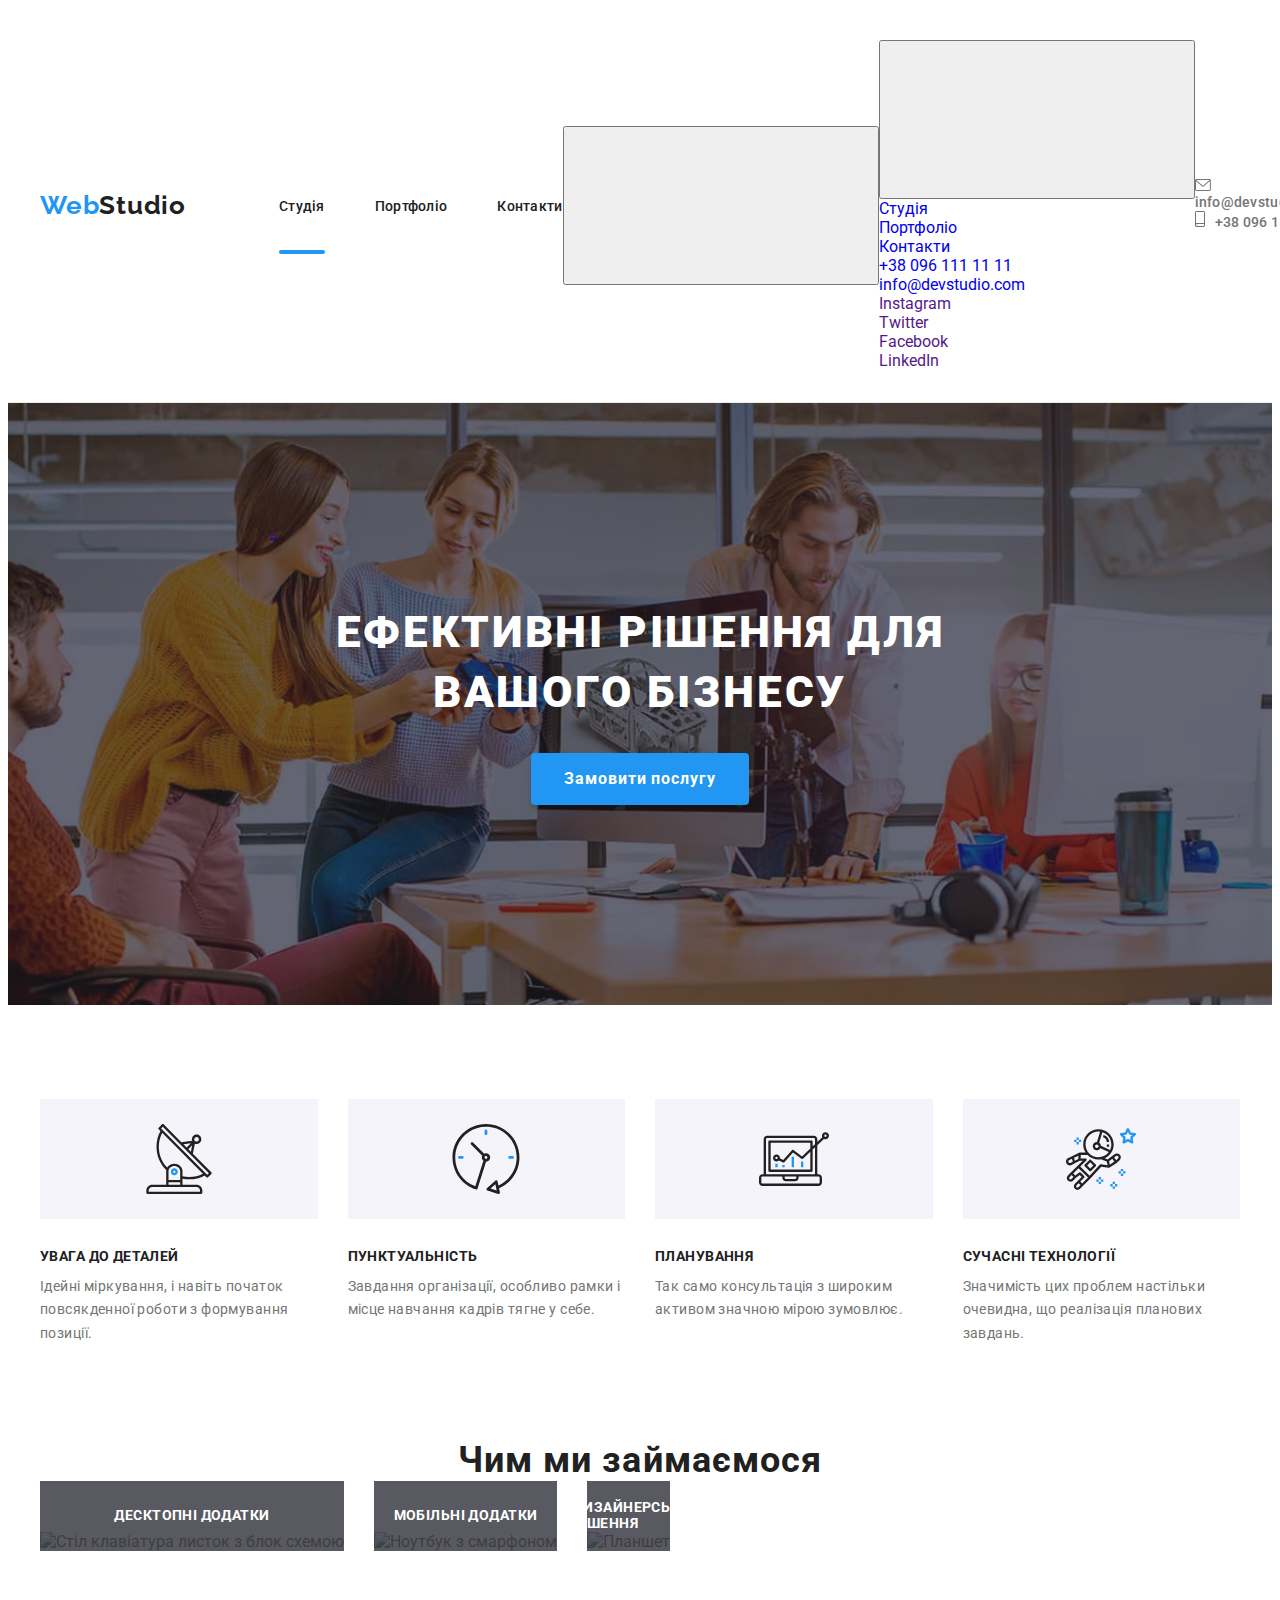
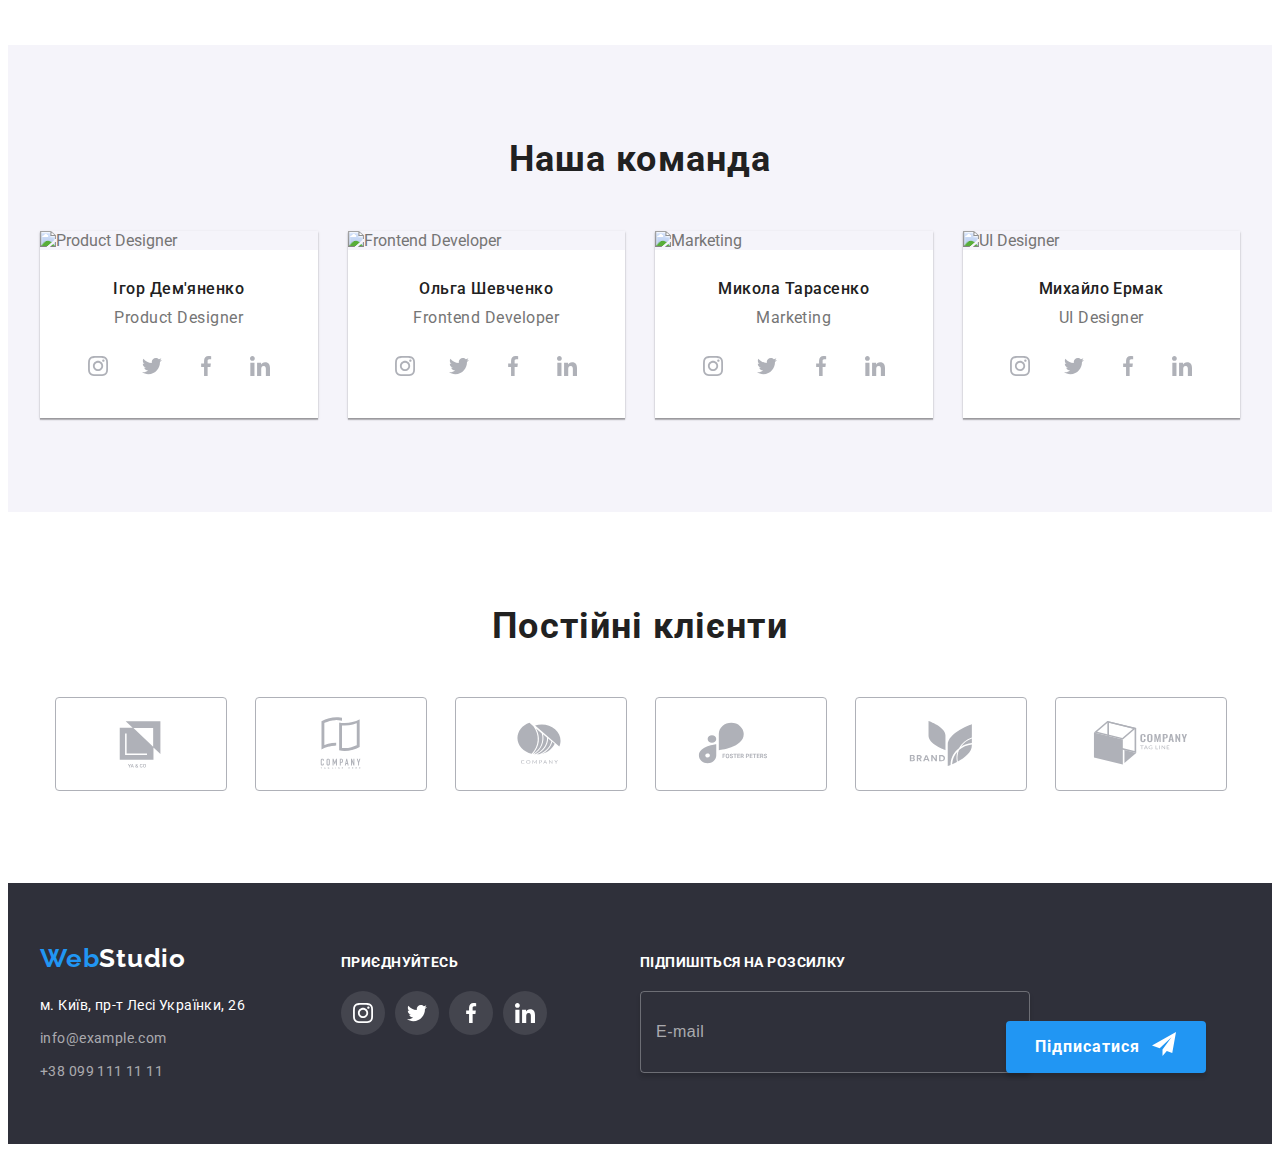
==== commit 0619a6c7: "translate labels" ====
--- a/index.html
+++ b/index.html
@@ -1,10 +1,10 @@
 <!DOCTYPE html>
-<html lang="ru">
+<html lang="uk">
 <head>
     <meta charset="UTF-8">
     <meta http-equiv="X-UA-Compatible" content="IE=edge">
     <meta name="viewport" content="width=device-width, initial-scale=1.0">
-    <title>Студия</title>
+    <title>Студія</title>
     <link rel="preconnect" href="https://fonts.googleapis.com">
     <link rel="preconnect" href="https://fonts.gstatic.com" crossorigin>
     <link href="https://fonts.googleapis.com/css2?family=Raleway:wght@700&family=Roboto:wght@400;500;700;900&display=swap"
@@ -30,11 +30,11 @@
     <!-- Main navigation -->
     <ul class="header-nav__list">
         <li class="header-nav__item">
-            <a class="header-nav__lihk link current" href="./index.html">Студия</a></li>
+            <a class="header-nav__lihk link current" href="./index.html">Студія</a></li>
         <li class="header-nav__item">
-            <a class="header-nav__lihk link" href="./portfolio.html">Портфолио</a></li>
+            <a class="header-nav__lihk link" href="./portfolio.html">Портфоліо</a></li>
         <li class="header-nav__item">
-            <a class="header-nav__lihk link" href="#">Контакты</a></li>
+            <a class="header-nav__lihk link" href="#">Контакти</a></li>
     </ul>
     </nav>
 
@@ -59,13 +59,13 @@
         <div class="mobile-menu__navigation">
             <ul class="mobile-menu__list">
                 <li class="mobile-menu__item">
-                    <a class="mobile-menu__link link" href="./index.html">Студия</a>
+                    <a class="mobile-menu__link link" href="./index.html">Студія</a>
                 </li>
                 <li class="mobile-menu__item">
-                    <a class="mobile-menu__link link" href="./portfolio.html">Портфолио</a>
+                    <a class="mobile-menu__link link" href="./portfolio.html">Портфоліо</a>
                 </li>
                 <li class="mobile-menu__item">
-                    <a class="mobile-menu__link link"  href="#">Контакты</a>
+                    <a class="mobile-menu__link link"  href="#">Контакти</a>
                 </li>
             </ul>
         </div>
@@ -124,8 +124,8 @@
 <!-- Hero section-->
 <section class="hero">
     <div class="hero__container">
-        <h1 class="hero__title">Эффективные решения для вашего бизнеса</h1>
-            <button class="hero__button" type="button" data-modal-open>Заказать услугу</button>
+        <h1 class="hero__title">Ефективні рішення для вашого бізнесу</h1>
+            <button class="hero__button" type="button" data-modal-open>Замовити послугу</button>
         </div>
     </section>
 
@@ -139,8 +139,8 @@
                         <use href="./images/icons.svg#icon-antenna "></use>
                     </svg>
                 </div>
-                    <h3 class="features__title">Внимание к деталям</h3>
-                    <p class="features__text">Идейные соображения, а также начало повседневной работы по формированию позиции.</p>
+                    <h3 class="features__title">Увага до деталей</h3>
+                    <p class="features__text">Ідейні міркування, і навіть початок повсякденної роботи з формування позиції.</p>
             </li>
             <li class="features__item">
                 <div class="features__wrapper">
@@ -148,8 +148,8 @@
                         <use href="./images/icons.svg#icon-clock"></use>
                     </svg>
                 </div>
-                    <h3 class="features__title">Пунктуальность</h3>
-                    <p class="features__text">Задача организации, в особенности же рамки и место обучения кадров влечет за собой.</p>
+                    <h3 class="features__title">Пунктуальність</h3>
+                    <p class="features__text">Завдання організації, особливо рамки і місце навчання кадрів тягне у себе.</p>
             </li>
             <li class="features__item">
                 <div class="features__wrapper">
@@ -157,8 +157,8 @@
                         <use href="./images/icons.svg#icon-diagram"></use>
                     </svg>
                 </div>
-                <h3 class="features__title">Планирование</h3>
-                <p class="features__text">Равным образом консультация с широким активом в значительной степени обуславливает.</p>
+                <h3 class="features__title">Планування</h3>
+                <p class="features__text">Так само консультація з широким активом значною мірою зумовлює.</p>
             </li>
             <li class="features__item">
                 <div class="features__wrapper">
@@ -166,8 +166,8 @@
                         <use href="./images/icons.svg#icon-astronaut"></use>
                     </svg>
                 </div>
-                <h3 class="features__title">Современные технологии</h3>
-                <p class="features__text">Значимость этих проблем настолько очевидна, что реализация плановых заданий.</p>
+                <h3 class="features__title">Сучасні технології</h3>
+                <p class="features__text">Значимість цих проблем настільки очевидна, що реалізація планових завдань.</p>
             </li>
         </ul>
     </div>
@@ -176,7 +176,7 @@
 <!-- About section-->
 <section class="section about about--hidden">
     <div class="container">
-        <h2 class="about__title">Чем мы занимаемся</h2>
+        <h2 class="about__title">Чим ми займаємося</h2>
             <ul class="about__list">
                 <li class="about__item">
                     <div class="about__wrapper">
@@ -190,9 +190,9 @@
                                     media="(min-width: 1200px)"
                                     srcset="./images/about/about-1-desktop.jpg    1x,
                                             ./images/about/about-1-desktop@2x.jpg 2x" />
-                                <img src="#" alt="человек печатает на клавиатуре" />
+                                <img src="#" alt="Стіл клавіатура листок з блок схемою" />
                         </picture>
-                        <p class="about__text" >Десктопные приложения</p>
+                        <p class="about__text">Десктопні додатки</p>
                     </div>
                 </li>
                 <li class="about__item">
@@ -206,9 +206,9 @@
                             <source media="(min-width: 1200px)"
                             srcset="./images/about/about-2-desktop.jpg    1x,
                                     ./images/about/about-2-desktop@2x.jpg 2x" />
-                                <img src="#" alt="человек работает за ноутбуком" />
+                                <img src="#" alt="Ноутбук з смарфоном" />
                         </picture>
-                        <p class="about__text">Мобильные приложения</p>
+                        <p class="about__text">Мобільні додатки</p>
                     </div>
                 </li>
                 <li class="about__item">
@@ -223,9 +223,9 @@
                             media="(min-width: 1200px)"
                             srcset="./images/about/about-3-desktop.jpg    1x,
                                     ./images/about/about-3-desktop@2x.jpg 2x" />
-                                <img src="#" alt="человек держит в руках планшет" />
+                                <img src="#" alt="Планшет" />
                         </picture>
-                        <p class="about__text">Дизайнерские решения</p>
+                        <p class="about__text">Дизайнерські рішення</p>
                     </div>
                 </li>
             </ul>
@@ -267,10 +267,10 @@
                         media="(min-width: 280px)"
                         srcset="./images/team/team-1-mobile.jpg    1x,
                                 ./images/team/team-1-mobile@2x.jpg 2x" />
-                            <img src="#" alt="мужчина в очках" />
+                            <img src="#" alt="Product Designer" />
                     </picture>
                         <div class="team__wrapper">
-                            <h3 class="team__member">Игорь Демьяненко</h3>
+                            <h3 class="team__member">Ігор Дем'яненко</h3>
                             <p class="team__position" lang="en">Product Designer</p>
                                 <ul class="socials">
                                     <li class="socials__item">
@@ -333,10 +333,10 @@
                         media="(min-width: 280px)"
                         srcset="./images/team/team-2-mobile.jpg    1x,
                                 ./images/team/team-2-mobile@2x.jpg 2x" />
-                            <img src="#" alt="женщина в очках улыбается" />
+                            <img src="#" alt="Frontend Developer" />
                     </picture>
                         <div class="team__wrapper">
-                            <h3 class="team__member">Ольга Репина</h3>
+                            <h3 class="team__member">Ольга Шевченко</h3>
                             <p class="team__position" lang="en">Frontend Developer</p>
                             <ul class="socials">
                                 <li class="socials__item">
@@ -399,10 +399,10 @@
                         media="(min-width: 280px)"
                         srcset="./images/team/team-3-mobile.jpg    1x,
                                 ./images/team/team-3-mobile@2x.jpg 2x" />
-                            <img src="#" alt="мужчина в белой рубашке улыбается" />
+                            <img src="#" alt="Marketing" />
                     </picture>
                         <div class="team__wrapper">
-                            <h3 class="team__member">Николай Тарасов</h3>
+                            <h3 class="team__member">Микола Тарасенко</h3>
                             <p class="team__position" lang="en">Marketing</p>
                                 <ul class="socials">
                                     <li class="socials__item">
@@ -465,10 +465,10 @@
                         media="(min-width: 280px)"
                         srcset="./images/team/team-4-mobile.jpg    1x,
                                 ./images/team/team-4-mobile@2x.jpg 2x" />
-                            <img  src="#" alt="мужчина в очках и черной футболке" />
+                            <img  src="#" alt="UI Designer" />
                     </picture>
                         <div class="team__wrapper">
-                            <h3 class="team__member">Михаил Ермаков</h3>
+                            <h3 class="team__member">Михайло Ермак</h3>
                             <p class="team__position" lang="en">UI Designer</p>
                                 <ul class="socials">
                                     <li class="socials__item">
@@ -509,7 +509,7 @@
 <!-- Clients section  -->
 <section class="section clients">
     <div class="container">
-        <h2 class="clients__title">Постоянные клиенты</h2>
+        <h2 class="clients__title">Постійні клієнти</h2>
             <ul class="clients__list">
                 <li class="clients__item">
                     <a href="" class="clients__link">
@@ -569,7 +569,8 @@
                 <address>
                     <ul class="footer-contacts__list">
                         <li class="footer-contacts__item">
-                            <a class="footer-contacts__address link" href="https://goo.gl/maps/LHxUCXtkcn4WkLZF9" target="_blank" rel="noreferrer noopener">г. Киев, пр-т Леси Украинки, 26</a>
+                            <a class="footer-contacts__address link" href="https://goo.gl/maps/LHxUCXtkcn4WkLZF9"
+                            target="_blank" rel="noreferrer noopener">м. Київ, пр-т Лесі Українки, 26</a>
                     </li>
                         <li class="footer-contacts__item">
                             <a class="footer-contacts__link link" href="mailto:info@example.com">info@example.com</a>
@@ -583,7 +584,7 @@
 
 <!-- Footer socials -->
         <div class="footer-socials">
-            <h3 class="footer-socials__title">присоединяйтесь</h3>
+            <h3 class="footer-socials__title">Приєднуйтесь</h3>
             <ul class="socials">
                 <li class="socials__item">
                     <a href="" class="socials__link socials__link--dark link">
@@ -620,10 +621,10 @@
         <div class="footer-subscribe">
             <form action="#" class="footer-subscribe__form">
                 <div class="footer-subscribe__wrapper">
-                    <label class="footer-subscribe__title" for="email">Подпишитесь на рассылку</label>
+                    <label class="footer-subscribe__title" for="email">Підпишіться на розсилку</label>
                     <input class="footer-subscribe__input" type="email" name="user-mail" id="email" placeholder="E-mail">
                 </div>
-                    <button class="footer-subscribe__button" type="submit">Подписаться
+                    <button class="footer-subscribe__button" type="submit">Підписатися
                         <svg class="footer-subscribe__icon" width="24" height="24">
                             <use href="./images/icons.svg#icon-icon-send"></use>
                         </svg>
@@ -644,8 +645,8 @@
 
         <!-- Modal-form -->
         <form action="#" class="modal-form">
-            <p class="modal-form__head">Оставьте свои данные, мы вам перезвоним</p>
-                <label class="modal-form__field">Имя
+            <p class="modal-form__head">Залиште свої дані, ми вам передзвонимо</p>
+                <label class="modal-form__field">Ім'я
                     <span class="modal-form__wrapper">
                         <input type="text" class="modal-form__input" name="user-name"/>
                             <svg class="modal-form__icon" width="18" height="18">
@@ -661,7 +662,7 @@
                             </svg>
                     </span>
                 </label>
-                <label class="modal-form__field">Почта
+                <label class="modal-form__field">Пошта
                     <span class="modal-form__wrapper">
                         <input type="email" class="modal-form__input" name="user-mail"/>
                             <svg class="modal-form__icon" width="18" height="18">
@@ -669,18 +670,18 @@
                             </svg>
                     </span>
                 </label>
-                <label class="modal-form__field">Комментарий
-                    <textarea class="modal-form__message" name="name-message" placeholder="Введите текст"></textarea>
+                <label class="modal-form__field">Коментар
+                    <textarea class="modal-form__message" name="name-message" placeholder="Введіть текст"></textarea>
                 </label>
 
         <!-- Modal checkbox -->
             <input class="modal-form__checkbox-input visually-hidden" type="checkbox" id="accept-policy" name="accept-policy">
                 <label class="modal-form__checkbox-label" for="accept-policy">
-                    <span class="modal-form__checkbox-text">Соглашаюсь с рассылкой и принимаю&nbsp;
-                    <a class="modal-form__checkbox-link link" href="#">Условия договора</a>
+                    <span class="modal-form__checkbox-text">Погоджуюся з розсилкою та приймаю&nbsp;
+                    <a class="modal-form__checkbox-link link" href="#">Умови договору</a>
                     </span>
                 </label>
-                    <button class="modal-form__button" type="submit">Отправить</button>
+                    <button class="modal-form__button" type="submit">Відправити</button>
         </form>
     </div>
 </div>
